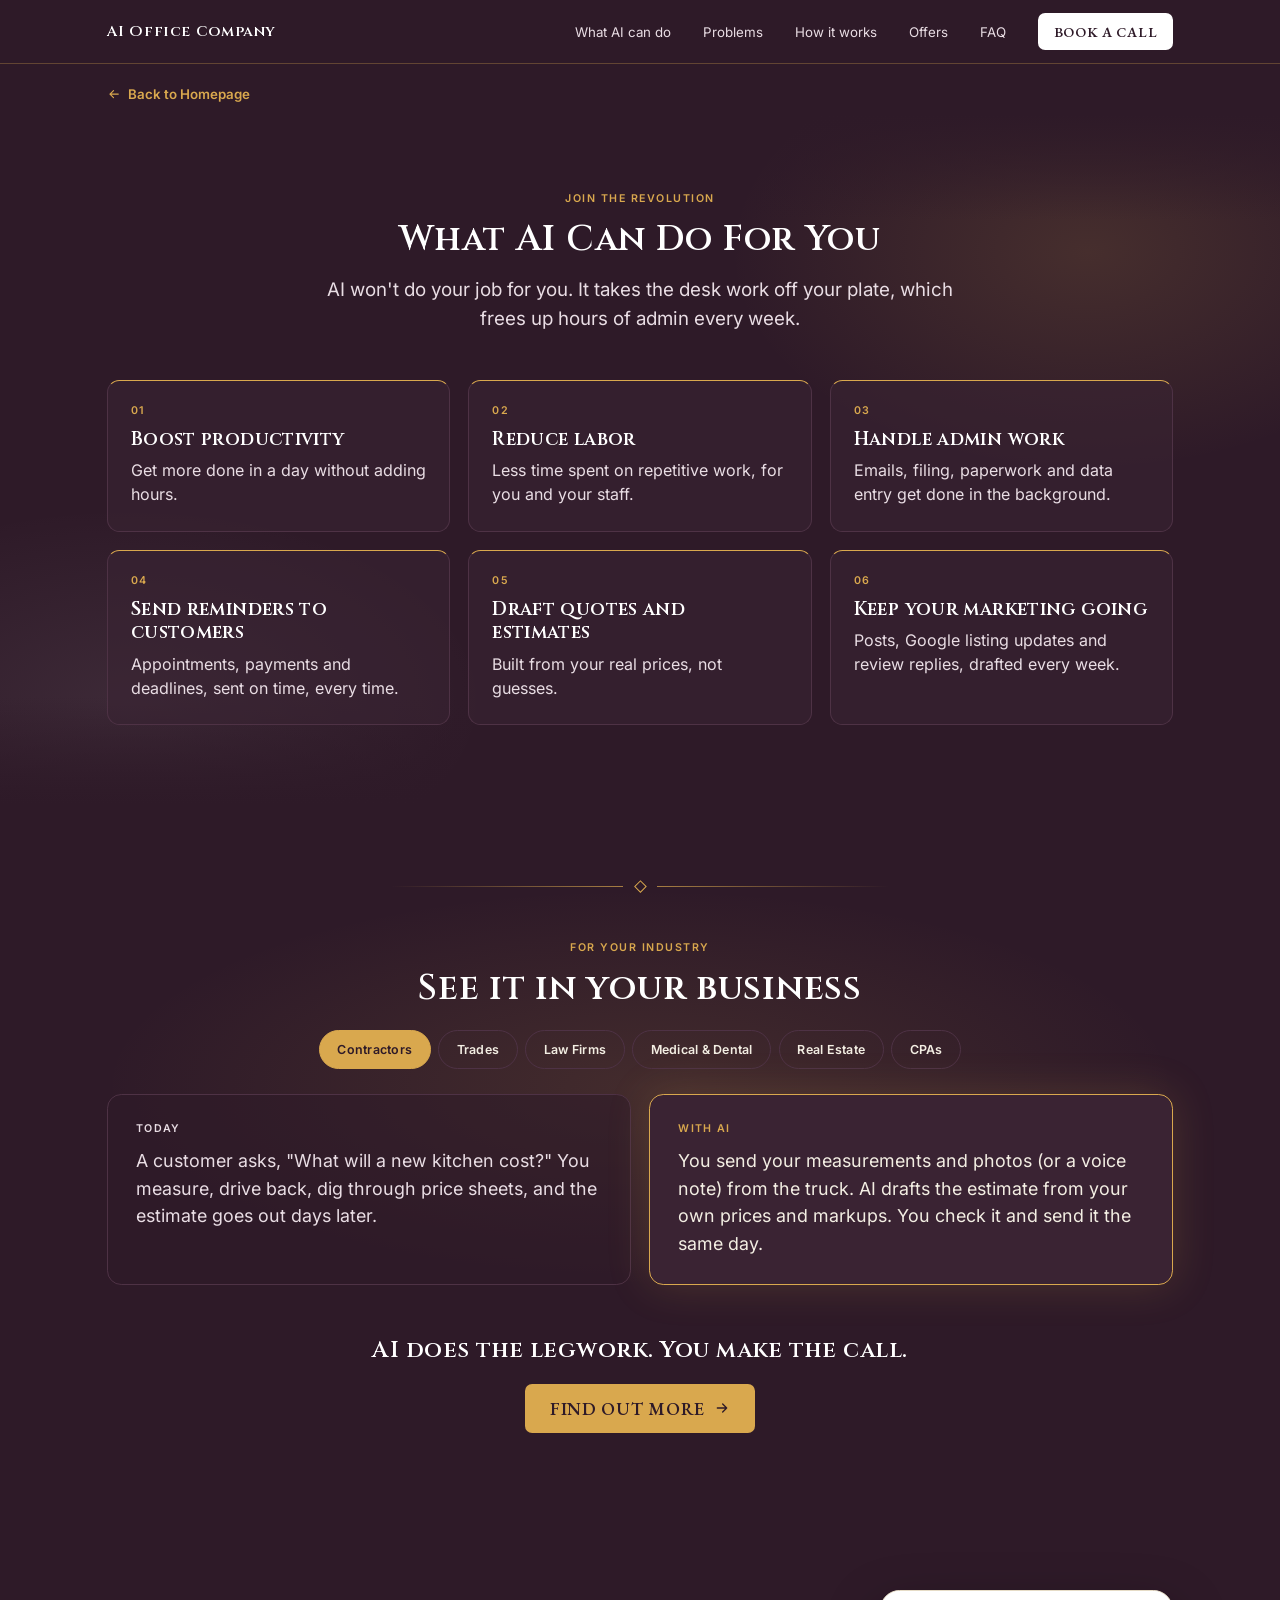
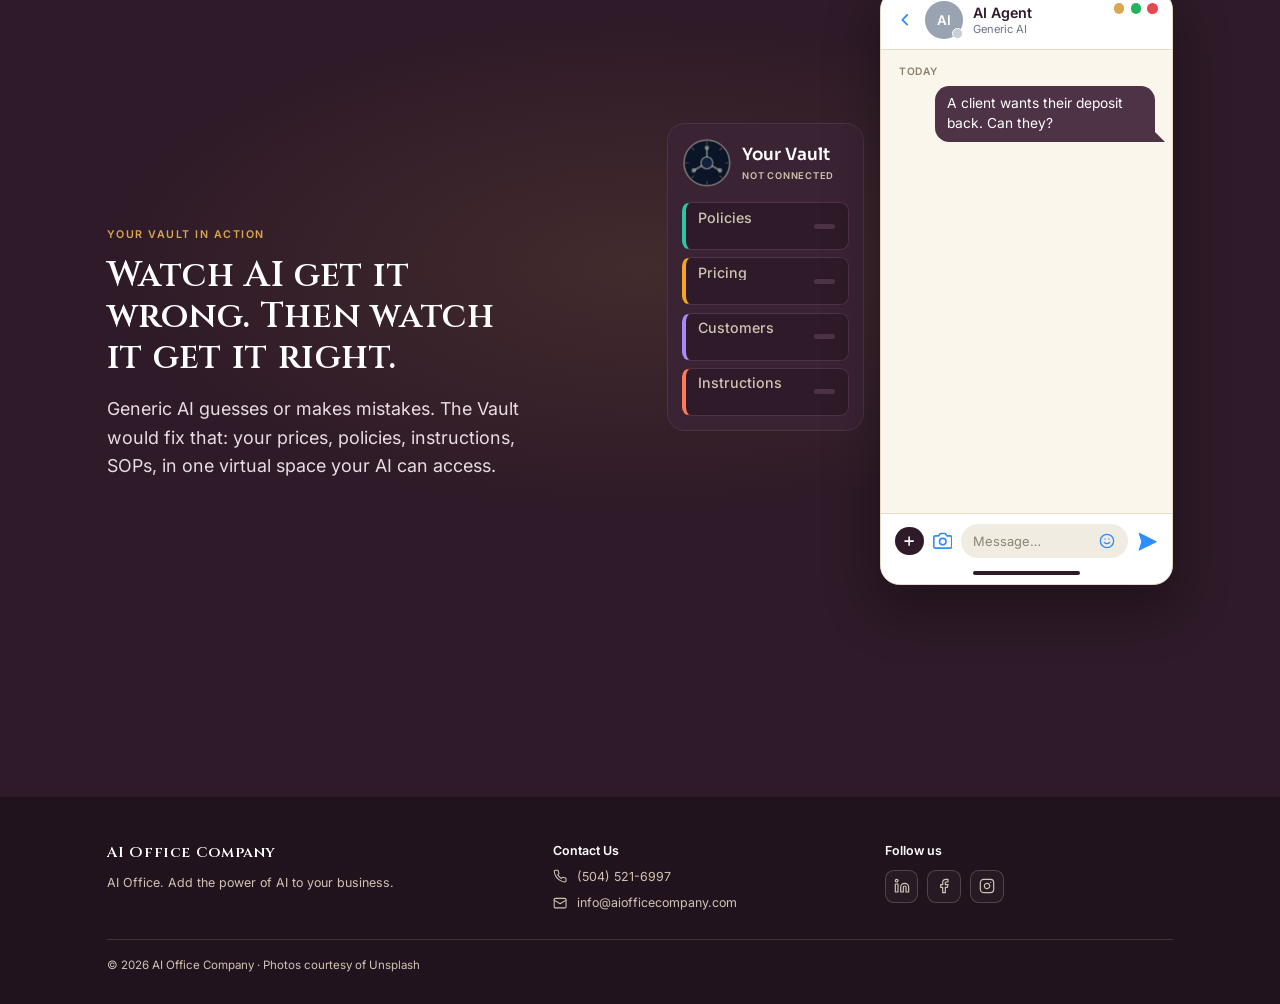
==== what-ai-can-do/index.html @ 5b23df17 "Split Case 1 / Case 2 into their own pages; CTA and type updates - New /what-ai-can-do/ page: benefi" ====
<!DOCTYPE html>
<html lang="en">
<head>
<meta charset="utf-8">
<meta name="viewport" content="width=device-width, initial-scale=1">
<meta name="google-site-verification" content="BXFeOpIIANb9r4f9pk23dGheMgLdwfYV752r-j9QCbo">
<!-- Google tag (gtag.js) -->
<script async src="https://www.googletagmanager.com/gtag/js?id=G-YNQ750PL7S"></script>
<script>
  window.dataLayer = window.dataLayer || [];
  function gtag(){dataLayer.push(arguments);}
  gtag('js', new Date());
  gtag('config', 'G-YNQ750PL7S');
</script>
<script>document.documentElement.classList.add('js');</script>

<title>What AI Can Do For You | AI Office Company</title>
<meta name="description" content="AI won't do your job for you. It takes the desk work off your plate: admin, reminders, quotes and marketing. See what it looks like in your industry.">
<meta name="robots" content="index,follow,max-image-preview:large">
<link rel="canonical" href="https://aiofficecompany.com/what-ai-can-do/">
<meta name="theme-color" content="#2E1A28">
<link rel="icon" href="/favicon.ico" sizes="any">
<link rel="icon" href="/favicon.svg" type="image/svg+xml">
<link rel="apple-touch-icon" href="/apple-touch-icon.png">

<meta property="og:type" content="website">
<meta property="og:site_name" content="AI Office Company">
<meta property="og:locale" content="en_US">
<meta property="og:url" content="https://aiofficecompany.com/what-ai-can-do/">
<meta property="og:title" content="What AI Can Do For You | AI Office Company">
<meta property="og:description" content="AI won't do your job for you. It takes the desk work off your plate: admin, reminders, quotes and marketing. See what it looks like in your industry.">
<meta property="og:image" content="https://aiofficecompany.com/assets/images/og-image.jpg">
<meta property="og:image:width" content="1200"><meta property="og:image:height" content="630">
<meta name="twitter:card" content="summary_large_image">

<link rel="preload" href="/assets/fonts/inter-latin.woff2" as="font" type="font/woff2" crossorigin>
<link rel="preload" href="/assets/fonts/cinzel-latin.woff2" as="font" type="font/woff2" crossorigin>
<link rel="preload" href="/assets/fonts/eb-garamond-latin.woff2" as="font" type="font/woff2" crossorigin>

<link rel="stylesheet" href="/assets/css/site.css">
</head>
<body class="sub">
<main>

<header class="page-top">
  <nav class="nav" aria-label="Main">
    <a class="brand" href="/">
      AI Office Company</a>
    <div class="nav-right">
      <div class="nav-links"><a href="/what-ai-can-do/">What AI can do</a><a href="/why-ai-isnt-working/">Problems</a><a href="/#how">How it works</a><a href="/#offers">Offers</a><a href="/#faq">FAQ</a></div>
      <a class="nav-book" href="https://docs.google.com/forms/d/e/1FAIpQLSelwxgPQoNHog9On9Gfm08sV-nHhhvpwXgxcnyUw-kU88Uh2g/viewform" target="_blank" rel="noopener">BOOK A CALL</a>
    </div>
  </nav>
<a class="back" href="/"><svg width="16" height="16" viewBox="0 0 24 24" fill="none" stroke="currentColor" stroke-width="2" stroke-linecap="round" stroke-linejoin="round" aria-hidden="true"><path d="M19 12H5M11 18l-6-6 6-6"/></svg>Back to Homepage</a>
</header>

<!-- ============================== WHAT AI CAN DO ============================== -->
<section class="sec ai" id="ai" data-sec="ai">
  <div class="layer ai-glow"></div>
  <div class="ai-head rv">
    <div class="eyebrow">Join the Revolution</div>
    <h1>What AI Can Do For You</h1>
    <p>AI won't do your job for you. It takes the desk work off your plate, which frees up hours of admin every week.</p>
  </div>
  <div class="ai-tiles">
    <div class="ai-tile rv" style="--d:0.15s"><div class="ai-n">01</div><h3>Boost productivity</h3><p>Get more done in a day without adding hours.</p></div>
    <div class="ai-tile rv" style="--d:0.22s"><div class="ai-n">02</div><h3>Reduce labor</h3><p>Less time spent on repetitive work, for you and your staff.</p></div>
    <div class="ai-tile rv" style="--d:0.29s"><div class="ai-n">03</div><h3>Handle admin work</h3><p>Emails, filing, paperwork and data entry get done in the background.</p></div>
    <div class="ai-tile rv" style="--d:0.36s"><div class="ai-n">04</div><h3>Send reminders to customers</h3><p>Appointments, payments and deadlines, sent on time, every time.</p></div>
    <div class="ai-tile rv" style="--d:0.43s"><div class="ai-n">05</div><h3>Draft quotes and estimates</h3><p>Built from your real prices, not guesses.</p></div>
    <div class="ai-tile rv" style="--d:0.50s"><div class="ai-n">06</div><h3>Keep your marketing going</h3><p>Posts, Google listing updates and review replies, drafted every week.</p></div>
  </div>
  <div class="edge edge-t"></div><div class="edge edge-b"></div>
</section>

<!-- ============================== SEE IT IN YOUR BUSINESS ============================== -->
<section class="sec see" id="see" data-sec="see">
  <div class="layer glow"></div>
  <div class="divider rv-o" aria-hidden="true"><i></i><b></b><i></i></div>
  <div class="ind">
    <div class="ind-head rv">
      <div class="eyebrow">For your industry</div>
      <h2 class="ind-h">See it in your business</h2>
    </div>
    <div class="ind-body rv" style="--d:.15s">
    <div class="ind-tabs" role="tablist" aria-label="Industries">
        <button type="button" class="ind-tab" role="tab" id="ind-t0" aria-controls="ind-p0" aria-selected="true">Contractors</button>
        <button type="button" class="ind-tab" role="tab" id="ind-t1" aria-controls="ind-p1" aria-selected="false" tabindex="-1">Trades</button>
        <button type="button" class="ind-tab" role="tab" id="ind-t2" aria-controls="ind-p2" aria-selected="false" tabindex="-1">Law Firms</button>
        <button type="button" class="ind-tab" role="tab" id="ind-t3" aria-controls="ind-p3" aria-selected="false" tabindex="-1">Medical &amp; Dental</button>
        <button type="button" class="ind-tab" role="tab" id="ind-t4" aria-controls="ind-p4" aria-selected="false" tabindex="-1">Real Estate</button>
        <button type="button" class="ind-tab" role="tab" id="ind-t5" aria-controls="ind-p5" aria-selected="false" tabindex="-1">CPAs</button>
    </div>
    <div class="ind-panels">
      <div class="ind-panel" role="tabpanel" id="ind-p0" aria-labelledby="ind-t0">
        <div class="ind-name">Contractors</div>
        <div class="ind-card ind-today"><div class="ind-k">Today</div><p>A customer asks, "What will a new kitchen cost?" You measure, drive back, dig through price sheets, and the estimate goes out days later.</p></div>
        <div class="ind-card ind-ai"><div class="ind-k">With AI</div><p>You send your measurements and photos (or a voice note) from the truck. AI drafts the estimate from your own prices and markups. You check it and send it the same day.</p></div>
      </div>
      <div class="ind-panel" role="tabpanel" id="ind-p1" aria-labelledby="ind-t1">
        <div class="ind-name">Trades</div>
        <div class="ind-card ind-today"><div class="ind-k">Today</div><p>A customer calls at 7 PM because their AC is out. It goes to voicemail, and they call the next company.</p></div>
        <div class="ind-card ind-ai"><div class="ind-k">With AI</div><p>AI drafts a reply with your real diagnostic fee and your next open service window. You approve it from your phone and it's sent.</p></div>
      </div>
      <div class="ind-panel" role="tabpanel" id="ind-p2" aria-labelledby="ind-t2">
        <div class="ind-name">Law Firms</div>
        <div class="ind-card ind-today"><div class="ind-k">Today</div><p>Medical records arrive by email across 20 cases. A paralegal downloads, renames and files each one, then chases whatever is missing.</p></div>
        <div class="ind-card ind-ai"><div class="ind-k">With AI</div><p>AI renames the records and files them in the right case folder, flags missing records, and drafts a status update to the client for attorney review.</p></div>
      </div>
      <div class="ind-panel" role="tabpanel" id="ind-p3" aria-labelledby="ind-t3">
        <div class="ind-name">Medical &amp; Dental</div>
        <div class="ind-card ind-today"><div class="ind-k">Today</div><p>The front desk spends the morning on confirmation calls and you still get no-shows.</p></div>
        <div class="ind-card ind-ai"><div class="ind-k">With AI</div><p>AI drafts a confirmation and reminder for every appointment and answers routine questions about insurance, hours and parking. Staff approve before anything goes out.</p></div>
      </div>
      <div class="ind-panel" role="tabpanel" id="ind-p4" aria-labelledby="ind-t4">
        <div class="ind-name">Real Estate</div>
        <div class="ind-card ind-today"><div class="ind-k">Today</div><p>Contingency and closing dates live in your head and a dozen PDFs.</p></div>
        <div class="ind-card ind-ai"><div class="ind-k">With AI</div><p>AI pulls the dates from each purchase agreement into calendar alerts and drafts weekly updates to buyers, sellers and lenders.</p></div>
      </div>
      <div class="ind-panel" role="tabpanel" id="ind-p5" aria-labelledby="ind-t5">
        <div class="ind-name">CPAs</div>
        <div class="ind-card ind-today"><div class="ind-k">Today</div><p>A client uploads half their documents, and you only find out when you start the return.</p></div>
        <div class="ind-card ind-ai"><div class="ind-k">With AI</div><p>AI checks every upload against your organizer and drafts a clear missing-documents list the same day.</p></div>
      </div>
    </div>
    </div>
  </div>
  <div class="ai-foot rv-o" style="--d:.3s">
    <p>AI does the legwork. You make the call.</p>
    <div class="ai-cta">
      <a class="btn" href="https://docs.google.com/forms/d/e/1FAIpQLSelwxgPQoNHog9On9Gfm08sV-nHhhvpwXgxcnyUw-kU88Uh2g/viewform" target="_blank" rel="noopener">FIND OUT MORE<svg width="18" height="18" viewBox="0 0 24 24" fill="none" stroke="currentColor" stroke-width="2" stroke-linecap="round" stroke-linejoin="round" aria-hidden="true"><path d="M5 12h14M13 6l6 6-6 6"/></svg></a>
    </div>
  </div>
  <div class="edge edge-b"></div>
</section>

<!-- ============================== VAULT DEMO ============================== -->
<section class="sec demo" id="vault" data-sec="demo">
  <div class="layer glow"></div>
  <div class="demo-grid">
    <div class="demo-copy rv">
      <div class="eyebrow">Your Vault in action</div>
      <h2>Watch AI get it wrong. Then watch it get it right.</h2>
      <p>Generic AI guesses or makes mistakes. The Vault would fix that: your prices, policies, instructions, SOPs, in one virtual space your AI can access.</p>
    </div>
    <!-- Demo: a generic AI gets it wrong, then works from the Vault. Decorative; the copy above carries the message. -->
    <div class="hero-anim q1 a1 t1 q2 t2 vault open chip" aria-hidden="true">
      <div class="vbox">
        <div class="vh">
          <svg class="dial" viewBox="0 0 72 72">
            <circle class="dial-ring" cx="36" cy="36" r="33" fill="#0A1628"/>
            <g class="dial-ticks" stroke-width="2" stroke-linecap="round"><path d="M36 9V5M55.1 16.9l2.8-2.8M63 36h4M55.1 55.1l2.8 2.8M36 63v4M16.9 55.1l-2.8 2.8M9 36H5M16.9 16.9l-2.8-2.8"/></g>
            <g class="dial-arms"><path class="dial-arm" d="M36 36V14M36 36L55 47M36 36L17 47" stroke-linecap="round"/><g class="dial-dots"><circle cx="36" cy="14" r="3.5"/><circle cx="55" cy="47" r="3.5"/><circle cx="17" cy="47" r="3.5"/></g></g>
            <circle class="dial-hub" cx="36" cy="36" r="8.5" fill="#112240"/>
          </svg>
          <div class="vh-txt"><div class="vh-title">Your Vault</div><div class="vh-status"><span class="vs-off">Not connected</span><span class="vs-on">Connected</span></div></div>
        </div>
        <div class="drawers">
          <div class="drawer is-sel"><span class="dr-label">Policies</span><span class="dr-file">Policies.md</span><i class="dr-handle"></i></div>
          <div class="drawer"><span class="dr-label">Pricing</span><span class="dr-file">Rates 2026.md</span><i class="dr-handle"></i></div>
          <div class="drawer"><span class="dr-label">Customers</span><span class="dr-file">Contacts.md</span><i class="dr-handle"></i></div>
          <div class="drawer"><span class="dr-label">Instructions</span><span class="dr-file">Email rules.md</span><i class="dr-handle"></i></div>
        </div>
      </div>

      <div class="chat">
        <div class="chat-head">
          <svg class="ch-back" viewBox="0 0 24 24" fill="none" stroke="#2D8EFF" stroke-width="2.2" stroke-linecap="round" stroke-linejoin="round"><path d="M15 18l-6-6 6-6"/></svg>
          <div class="av">AI<i></i></div>
          <div class="ch-txt"><div class="ch-name">AI Agent</div><div class="ch-status"><span class="cs-off">Generic AI</span><span class="cs-on">Working from your Vault</span></div></div>
          <div class="lights"><i></i><i></i><i></i></div>
        </div>
        <div class="chat-body">
          <div class="story is-on">
            <div class="m m-d1 day">Today</div>
            <div class="m m-q1 bq">A client wants their deposit back. Can they?</div>
            <div class="m m-a1 ba-row"><div class="ba"><span class="st">Yes, deposits are always refundable.</span></div><div class="tag">You'd refund $500 you don't owe</div></div>
            <div class="m m-q2 bq">They paid 12 days ago. Draft my reply.</div>
            <div class="m m-a2 ba-row"><div class="ba"><span class="st">Done: ‘Your full refund is on its way.’</span></div><div class="tag">Promised money you don't owe</div></div>
            <div class="m m-fix bf"><div class="bf-t">Deposits are non-refundable after 7 days. Reply drafted with your policy attached.</div><div class="bf-s">Source: Vault › Policies.md</div></div>
          </div>
          <div class="story">
            <div class="m m-d1 day">Today</div>
            <div class="m m-q1 bq">Quote the Hale kitchen job.</div>
            <div class="m m-a1 ba-row"><div class="ba"><span class="st">About $1,200 should cover it.</span></div><div class="tag">Underquoted by $600</div></div>
            <div class="m m-q2 bq">It's only a half-day job. Can we go lower?</div>
            <div class="m m-a2 ba-row"><div class="ba"><span class="st">Sure, $900 works for a half day.</span></div><div class="tag">Below your job minimum</div></div>
            <div class="m m-fix bf"><div class="bf-t">Drafted at $1,800, using your 2026 rate sheet and job minimums.</div><div class="bf-s">Source: Vault › Pricing › Rates 2026.md</div></div>
            <div class="m m-chip chipx">Ready for your approval</div>
          </div>
          <div class="story">
            <div class="m m-d1 day">Today</div>
            <div class="m m-q1 bq">Send Smith Co. their invoice reminder.</div>
            <div class="m m-a1 ba-row"><div class="ba"><span class="st">Sent to Smyth &amp; Sons.</span></div><div class="tag">Wrong customer</div></div>
            <div class="m m-q2 bq">Send the reply to Mav Trucks now.</div>
            <div class="m m-a2 ba-row"><div class="ba"><span class="st">Sent the draft to the client.</span></div><div class="tag">Sends past operating hours</div></div>
            <div class="m m-fix bf"><div class="bf-t">Drafted to the right contacts on file. The Mav Trucks reply goes out at 8:00 AM, inside your business hours.</div><div class="bf-s">Source: Vault › Customers › Contacts.md</div></div>
            <div class="m m-chip chipx">Ready for your approval</div>
          </div>
          <div class="story">
            <div class="m m-d1 day">Today</div>
            <div class="m m-q1 bq">Reply to the new inquiry from Dana.</div>
            <div class="m m-a1 ba-row"><div class="ba"><span class="st">Hey Dana, sure thing, we can start tomorrow.</span></div><div class="tag">Ignored your instructions</div></div>
            <div class="m m-d2 day">Next day</div>
            <div class="m m-q2 bq">Write a follow-up on the Hale quote.</div>
            <div class="m m-a2 ba-row"><div class="ba"><span class="st">Hi there, just checking in. Any thoughts? Cheers</span></div><div class="tag">Same mistake, again</div></div>
            <div class="m m-fix bf"><div class="bf-t">Formal replies drafted and signed with your name. No start date promised before a call.</div><div class="bf-s">Source: Vault › Instructions › Email rules.md</div></div>
            <div class="m m-chip chipx">Ready for your approval</div>
          </div>
        </div>
        <div class="composer">
          <span class="cp-plus"><svg viewBox="0 0 24 24" fill="none" stroke="#FFFFFF" stroke-width="2.6" stroke-linecap="round"><path d="M12 5v14M5 12h14"/></svg></span>
          <svg class="cp-cam" viewBox="0 0 24 24" fill="none" stroke="#2D8EFF" stroke-width="2" stroke-linecap="round" stroke-linejoin="round"><path d="M23 19a2 2 0 0 1-2 2H3a2 2 0 0 1-2-2V8a2 2 0 0 1 2-2h4l2-3h6l2 3h4a2 2 0 0 1 2 2z"/><circle cx="12" cy="13" r="4"/></svg>
          <span class="cp-input"><span>Message…</span><svg viewBox="0 0 24 24" fill="none" stroke="#2D8EFF" stroke-width="2" stroke-linecap="round" stroke-linejoin="round"><circle cx="12" cy="12" r="10"/><path d="M8 14s1.5 2 4 2 4-2 4-2M9 9h.01M15 9h.01"/></svg></span>
          <svg class="cp-send" viewBox="0 0 24 24" fill="#2D8EFF"><path d="M2.5 21.5l19-9.5-19-9.5 3 9.5-3 9.5zm3-9.5h8" stroke="#2D8EFF" stroke-width="1.2" stroke-linejoin="round"/></svg>
        </div>
        <div class="home"><i></i></div>
      </div>
    </div>

  </div>
  <div class="edge edge-t"></div><div class="edge edge-b"></div>
</section>

<!-- ============================== FOOTER ============================== -->
<footer class="footer" id="contact">
  <div class="footer-grid">
    <div>
      <div class="brand footer-brand">AI Office Company</div>
      <p class="footer-tag">AI Office. Add the power of AI to your business.</p>
    </div>
    <div>
      <p class="footer-h">Contact Us</p>
      <a class="ft-link" href="tel:+15045216997"><svg width="16" height="16" viewBox="0 0 24 24" fill="none" stroke="currentColor" stroke-width="1.8" stroke-linecap="round" stroke-linejoin="round" aria-hidden="true"><path d="M22 16.92v3a2 2 0 0 1-2.18 2 19.8 19.8 0 0 1-8.63-3.07 19.5 19.5 0 0 1-6-6A19.8 19.8 0 0 1 2.12 4.18 2 2 0 0 1 4.11 2h3a2 2 0 0 1 2 1.72c.13.96.36 1.9.7 2.81a2 2 0 0 1-.45 2.11L8.09 9.91a16 16 0 0 0 6 6l1.27-1.27a2 2 0 0 1 2.11-.45c.91.34 1.85.57 2.81.7A2 2 0 0 1 22 16.92z"/></svg>(504) 521-6997</a>
      <a class="ft-link" href="mailto:info@aiofficecompany.com"><svg width="16" height="16" viewBox="0 0 24 24" fill="none" stroke="currentColor" stroke-width="1.8" stroke-linecap="round" stroke-linejoin="round" aria-hidden="true"><rect x="2" y="4" width="20" height="16" rx="2"/><path d="m22 7-10 6L2 7"/></svg>info@aiofficecompany.com</a>
    </div>
    <div>
      <p class="footer-h">Follow us</p>
      <div class="ft-socials">
        <a class="ft-social" href="https://www.linkedin.com/company/aiofficecompany/" target="_blank" rel="noopener" aria-label="AI Office Company on LinkedIn"><svg width="18" height="18" viewBox="0 0 24 24" fill="none" stroke="currentColor" stroke-width="1.8" stroke-linecap="round" stroke-linejoin="round" aria-hidden="true"><path d="M16 8a6 6 0 0 1 6 6v7h-4v-7a2 2 0 0 0-4 0v7h-4v-7a6 6 0 0 1 6-6z"/><rect x="2" y="9" width="4" height="12"/><circle cx="4" cy="4" r="2"/></svg></a>
        <a class="ft-social" href="https://www.facebook.com/aiofficecompany" target="_blank" rel="noopener" aria-label="AI Office Company on Facebook"><svg width="18" height="18" viewBox="0 0 24 24" fill="none" stroke="currentColor" stroke-width="1.8" stroke-linecap="round" stroke-linejoin="round" aria-hidden="true"><path d="M18 2h-3a5 5 0 0 0-5 5v3H7v4h3v8h4v-8h3l1-4h-4V7a1 1 0 0 1 1-1h3z"/></svg></a>
        <a class="ft-social" href="https://www.instagram.com/aiofficecompany" target="_blank" rel="noopener" aria-label="AI Office Company on Instagram"><svg width="18" height="18" viewBox="0 0 24 24" fill="none" stroke="currentColor" stroke-width="1.8" stroke-linecap="round" stroke-linejoin="round" aria-hidden="true"><rect x="2" y="2" width="20" height="20" rx="5"/><path d="M16 11.37A4 4 0 1 1 12.63 8 4 4 0 0 1 16 11.37z"/><path d="M17.5 6.5h.01"/></svg></a>
      </div>
    </div>
  </div>
  <div class="footer-bottom">© 2026 AI Office Company · Photos courtesy of Unsplash</div>
</footer>

</main>
<script src="/assets/js/site.js"></script>
</body>
</html>
---- assets/css/site.css ----
/* AI Office Company homepage.
 * One responsive layout: phone styles first, the desktop design from 1024px up.
 * Between 1024px and 1440px site.js scales the 1440px desktop design to fit (CSS zoom).
 * Animated states only apply under html.js, so without JavaScript every element shows
 * in its final state.
 * Colour: Imperial palette (muted plum, antique gold, cream) plus three status colours, all as
 * tokens below. The --navy* token names are kept from v3 but now hold the plum shades.
 * Gold (--gold) is the main accent. Blue (--blue) survives only in the Vault diagram and the
 * Vault Setup package. Four accent hues (teal, amber, violet, coral) colour the hero demo
 * and the Vault tiles. The --chat-* tokens make the hero mock-up read as a phone chat.
 * Type: Cinzel headings, Inter body, EB Garamond for the hero case cards and FAQ questions.
 */

/* ---------- fonts (self-hosted, Latin subsets, variable weight) ---------- */
@font-face{font-family:'Inter';font-style:normal;font-weight:400 600;font-display:swap;src:url("../fonts/inter-latin-ext.woff2") format('woff2');unicode-range:U+0100-02BA,U+02BD-02C5,U+02C7-02CC,U+02CE-02D7,U+02DD-02FF,U+0304,U+0308,U+0329,U+1D00-1DBF,U+1E00-1E9F,U+1EF2-1EFF,U+2020,U+20A0-20AB,U+20AD-20C4,U+2113,U+2C60-2C7F,U+A720-A7FF}
@font-face{font-family:'Inter';font-style:normal;font-weight:400 600;font-display:swap;src:url("../fonts/inter-latin.woff2") format('woff2');unicode-range:U+0000-00FF,U+0131,U+0152-0153,U+02BB-02BC,U+02C6,U+02DA,U+02DC,U+0304,U+0308,U+0329,U+2000-206F,U+20AC,U+2122,U+2191,U+2193,U+2212,U+2215,U+FEFF,U+FFFD}
@font-face{font-family:'Sora';font-style:normal;font-weight:400 600;font-display:swap;src:url("../fonts/sora-latin-ext.woff2") format('woff2');unicode-range:U+0100-02BA,U+02BD-02C5,U+02C7-02CC,U+02CE-02D7,U+02DD-02FF,U+0304,U+0308,U+0329,U+1D00-1DBF,U+1E00-1E9F,U+1EF2-1EFF,U+2020,U+20A0-20AB,U+20AD-20C4,U+2113,U+2C60-2C7F,U+A720-A7FF}
@font-face{font-family:'Sora';font-style:normal;font-weight:400 600;font-display:swap;src:url("../fonts/sora-latin.woff2") format('woff2');unicode-range:U+0000-00FF,U+0131,U+0152-0153,U+02BB-02BC,U+02C6,U+02DA,U+02DC,U+0304,U+0308,U+0329,U+2000-206F,U+20AC,U+2122,U+2191,U+2193,U+2212,U+2215,U+FEFF,U+FFFD}
@font-face{font-family:'Cinzel';font-style:normal;font-weight:400 700;font-display:swap;src:url("../fonts/cinzel-latin-ext.woff2") format('woff2');unicode-range:U+0100-02BA,U+02BD-02C5,U+02C7-02CC,U+02CE-02D7,U+02DD-02FF,U+0304,U+0308,U+0329,U+1D00-1DBF,U+1E00-1E9F,U+1EF2-1EFF,U+2020,U+20A0-20AB,U+20AD-20C4,U+2113,U+2C60-2C7F,U+A720-A7FF}
@font-face{font-family:'Cinzel';font-style:normal;font-weight:400 700;font-display:swap;src:url("../fonts/cinzel-latin.woff2") format('woff2');unicode-range:U+0000-00FF,U+0131,U+0152-0153,U+02BB-02BC,U+02C6,U+02DA,U+02DC,U+0304,U+0308,U+0329,U+2000-206F,U+20AC,U+2122,U+2191,U+2193,U+2212,U+2215,U+FEFF,U+FFFD}
@font-face{font-family:'EB Garamond';font-style:normal;font-weight:400 600;font-display:swap;src:url("../fonts/eb-garamond-latin-ext.woff2") format('woff2');unicode-range:U+0100-02BA,U+02BD-02C5,U+02C7-02CC,U+02CE-02D7,U+02DD-02FF,U+0304,U+0308,U+0329,U+1D00-1DBF,U+1E00-1E9F,U+1EF2-1EFF,U+2020,U+20A0-20AB,U+20AD-20C4,U+2113,U+2C60-2C7F,U+A720-A7FF}
@font-face{font-family:'EB Garamond';font-style:normal;font-weight:400 600;font-display:swap;src:url("../fonts/eb-garamond-latin.woff2") format('woff2');unicode-range:U+0000-00FF,U+0131,U+0152-0153,U+02BB-02BC,U+02C6,U+02DA,U+02DC,U+0304,U+0308,U+0329,U+2000-206F,U+20AC,U+2122,U+2191,U+2193,U+2212,U+2215,U+FEFF,U+FFFD}
@font-face{font-family:'JetBrains Mono';font-style:normal;font-weight:400 500;font-display:swap;src:url("../fonts/jetbrains-mono-latin.woff2") format('woff2');unicode-range:U+0000-00FF,U+0131,U+0152-0153,U+02BB-02BC,U+02C6,U+02DA,U+02DC,U+0304,U+0308,U+0329,U+2000-206F,U+20AC,U+2122,U+2191,U+2193,U+2212,U+2215,U+FEFF,U+FFFD}

/* ---------- design tokens ---------- */
:root{
  /* muted plum: base, raised surface, hairline */
  --navy:#2E1A28;--navy-deep:#3A2333;--navy-mid:#4E3245;
  --white:#FFFFFF;--ice:#F3EEE3;--slate:#CFC5B2;--blush:#E9DDE4;
  --sky:#D9A84E;--blue:#2D8EFF;--gold:#D9A84E;--gold-deep:#B07F2E;
  --err:#E5484D;--ok:#22B35E;--ok-rgb:34,179,94;
  --body:rgba(243,238,227,.86);
  --font-head:'Cinzel',serif;--font-body:'Inter',sans-serif;--font-serif:'EB Garamond',serif;--font-mono:'JetBrains Mono',ui-monospace,monospace;
  /* hero chat mock-up: Apple's San Francisco (iMessage) where installed; Inter, its closest open match, elsewhere.
     SF can't be embedded on a website (Apple licence), so it only appears on Apple devices. */
  --font-chat:-apple-system,BlinkMacSystemFont,'SF Pro Text','SF Pro',Inter,sans-serif;
  /* channel values for translucent versions of the tokens above */
  --navy-rgb:46,26,40;--navy-deep-rgb:58,35,51;--navy-mid-rgb:78,50,69;--white-rgb:255,255,255;
  --slate-rgb:207,197,178;--blue-rgb:45,142,255;--gold-rgb:217,168,78;--err-rgb:229,72,77;
  /* accent hues for the hero demo, the Vault tiles and the steps: bright, dark (text on cream), rgb */
  --teal:#2EC4A6;--teal-dark:#0B7F69;--teal-rgb:46,196,166;
  --amber:#F5A524;--amber-dark:#9A5B00;--amber-rgb:245,165,36;
  --violet:#A78BFA;--violet-dark:#5B3FC4;--violet-rgb:167,139,250;
  --coral:#FF7A59;--coral-dark:#B83C20;--coral-rgb:255,122,89;
  /* hero chat mock-up (light phone UI) */
  --chat-bg:#FBF6EC;--chat-line:#E6DCC6;--chat-field:#F1ECE1;--chat-hint:#8A8578;--chat-day:#8A7F68;
  --chat-meta:#6B7486;--chat-struck:#8A93A3;--chat-avatar:#9AA3B2;--chat-away:#C9CED6;
  --ease:cubic-bezier(.22,1,.36,1)
}

/* ---------- base ---------- */
*{box-sizing:border-box}
html{-webkit-text-size-adjust:100%}
body{margin:0;background:var(--navy);color:var(--white);font-family:var(--font-body);overflow-x:hidden}
a{color:var(--sky);text-decoration:none}
a:hover{color:var(--white)}
h1,h2,h3,h4,p,ul,ol{margin:0}
ul,ol{padding:0;list-style:none}
button{font:inherit}
main{display:flex;flex-direction:column;background:var(--navy)}
@keyframes msgIn{from{opacity:0;transform:translateY(10px) scale(.98)}to{opacity:1;transform:none}}

.btn{display:flex;align-items:center;justify-content:center;gap:10px;height:54px;padding:0 28px;border-radius:8px;background:var(--gold);color:var(--navy);font-family:var(--font-serif);font-weight:600;font-size:20px;letter-spacing:.04em;transition:background .2s ease,color .2s ease}
.btn:hover{background:var(--ice);color:var(--navy)}
.eyebrow{font-family:var(--font-body);font-size:12px;font-weight:600;letter-spacing:.14em;text-transform:uppercase;color:var(--gold)}

.sec{position:relative;isolation:isolate;overflow:hidden;background:var(--navy);color:var(--white);padding:48px 20px}
.sec h1,.sec h2{font-family:var(--font-head);font-weight:600;font-size:27px;line-height:1.15;letter-spacing:.02em;color:var(--white)}
.layer{position:absolute;inset:0;pointer-events:none;z-index:-1}
.photo{position:absolute;left:0;right:0;top:0;bottom:0;z-index:-2;pointer-events:none}
.photo picture,.photo img{display:block;width:100%;height:100%}
.photo img{object-fit:cover}
.edge{position:absolute;left:0;right:0;height:72px;pointer-events:none;z-index:-1}
.edge-t{top:0;background:linear-gradient(180deg,var(--navy),rgba(var(--navy-rgb),0))}
.edge-b{bottom:0;background:linear-gradient(0deg,var(--navy),rgba(var(--navy-rgb),0))}
/* the single background glow a section may have */
.glow{background:radial-gradient(ellipse 60% 40% at 50% 40%,rgba(var(--gold-rgb),.12),transparent 70%)}

/* scroll reveal: sections get .is-seen from site.js */
.js .rv{opacity:0;transform:translateY(16px);transition:opacity .6s ease var(--d,0s),transform .6s ease var(--d,0s)}
.js .rv-o{opacity:0;transition:opacity .6s ease var(--d,0s)}
.js .is-seen .rv,.js .is-seen .rv-o{opacity:1;transform:none}

/* ================================ HERO ================================ */
.hero{position:relative;overflow:hidden;background:var(--navy);color:var(--white);padding-bottom:48px}
.hero-photo{position:absolute;left:0;right:0;top:-10%;height:120%;will-change:transform}
.hero-photo picture{display:block;width:100%;height:100%}
/* the phone hero is very tall: the photo covers its top so the skyline sits behind the copy */
.hero-photo img{display:block;width:100%;height:52%;object-fit:cover;object-position:22% 50%}
.hero-scrim{position:absolute;inset:0;pointer-events:none;background:linear-gradient(180deg,rgba(var(--navy-rgb),.72) 0%,rgba(var(--navy-rgb),.8) 40%,rgba(var(--navy-rgb),.45) 70%,rgba(var(--navy-rgb),.55) 100%)}
.hero-fade2{display:none}
.hero-fade{position:absolute;left:0;right:0;bottom:0;height:110px;pointer-events:none;background:linear-gradient(0deg,var(--navy),rgba(var(--navy-rgb),0))}

.nav{position:relative;z-index:2;height:64px;padding:0 20px;display:flex;align-items:center;justify-content:space-between}
.brand{display:flex;align-items:center;font-family:var(--font-head);font-weight:600;font-size:14px;letter-spacing:.04em;color:var(--white)}
.brand:hover{color:var(--white)}
.nav-right{display:flex;align-items:center;gap:6px}
.nav-links{display:none}
.nav-book{background:var(--white);color:var(--navy);padding:0 10px;height:44px;display:flex;align-items:center;white-space:nowrap;border-radius:8px;font-family:var(--font-serif);font-weight:600;font-size:14px;letter-spacing:.05em}
.nav-book:hover{color:var(--navy);background:var(--gold)}

.hero-grid{position:relative;z-index:1;padding:32px 20px 0;display:grid;grid-template-areas:"copy" "cta" "anim"}
.hero-copy{grid-area:copy}
.hero-anim{grid-area:anim;margin-top:32px}
.hero-cta{grid-area:cta;margin-top:24px}
.hero-eyebrow{margin-bottom:14px}
.hero h1{font-family:var(--font-head);font-weight:700;font-size:30px;line-height:1.18;letter-spacing:.01em;color:var(--white);text-shadow:0 2px 18px rgba(var(--navy-rgb),.7);text-wrap:balance}
/* "AI Revolution": plum text on a slanted gold highlighter */
.rev{white-space:nowrap;color:var(--navy);text-shadow:none;padding:0 .28em;margin:0 -.1em;border-radius:.18em;
  background:linear-gradient(102deg,transparent .22em,var(--gold) .22em,var(--gold) calc(100% - .22em),transparent calc(100% - .22em))}
.hero-tag{font-family:var(--font-head);font-weight:700;font-size:21px;line-height:1.3;letter-spacing:.03em;color:var(--gold);text-shadow:0 2px 18px rgba(var(--navy-rgb),.7);margin-top:12px}
/* the two case cards: Case 1 jumps to the closing section, Case 2 to Why */
.cases-q{margin-top:22px;font-family:var(--font-serif);font-style:italic;font-size:20px;line-height:1.3;color:var(--ice)}
.cases{display:grid;grid-template-columns:1fr;gap:12px;margin-top:12px}
.case{display:flex;flex-direction:column;gap:8px;padding:16px 18px;border-radius:14px;border:1px solid rgba(var(--slate-rgb),.25);background:rgba(var(--navy-rgb),.85);color:var(--ice);transition:border-color .2s ease,transform .2s ease}
.case:hover{color:var(--ice);border-color:rgba(var(--gold-rgb),.75);transform:translateY(-2px)}
.case-t{font-family:var(--font-serif);font-size:20px;line-height:1.35;font-weight:600}
.case-go{margin-top:auto;padding-top:4px;display:inline-flex;align-items:center;gap:8px;font-family:var(--font-serif);font-size:17px;font-weight:600;letter-spacing:.03em;color:var(--gold)}
.case-go svg{transition:transform .2s ease}
.case:hover .case-go svg{transform:translateX(4px)}
.sig{display:flex;align-items:flex-start;gap:10px;margin-top:18px;font-size:13.5px;line-height:1.5}
.sig::before{content:"";flex:none;width:22px;height:2px;background:var(--gold-deep);margin-top:10px}
.sig-name{font-weight:500;color:var(--gold)}
.sig-detail{color:var(--blush);text-shadow:0 1px 10px rgba(var(--navy-rgb),.75)}

/* reduced motion: every remaining animation and transition (reveals, chat pop-ins, task rows,
   comparison rows, step bar) jumps straight to its end state */
@media (prefers-reduced-motion:reduce){
  *,*::before,*::after{animation-duration:.01ms!important;animation-delay:0s!important;animation-iteration-count:1!important;transition-duration:.01ms!important;transition-delay:0s!important}
}

/* ----- hero demo: vault + chat. State classes on .hero-anim: q1 a1 t1 q2 t2 vault open chip ----- */
.hero-anim{--acc:var(--teal);--accd:var(--teal-dark);--accr:var(--teal-rgb);--vb:var(--navy-mid);--vg:0 0 0 rgba(var(--accr),0);--dial:rgba(var(--slate-rgb),.45)}
.hero-anim.vault{--vb:rgba(var(--accr),.7);--vg:0 0 56px rgba(var(--accr),.32);--dial:var(--acc)}
.vbox{border-radius:18px 18px 0 0;border:1px solid var(--vb);border-bottom:0;background:var(--navy-deep);padding:12px 12px 10px;box-shadow:var(--vg);transition:border-color .4s var(--ease),box-shadow .53s var(--ease)}
.vh{display:flex;align-items:center;gap:8px}
.dial{width:24px;height:24px;flex:none}
.dial-ring{stroke:var(--dial);stroke-width:5;transition:stroke .4s var(--ease)}
.dial-ticks,.dial-dots{display:none}
.dial-ticks{stroke:var(--navy-mid)}
.dial-dots{fill:var(--dial)}
.dial-arms{transform-origin:36px 36px;transition:transform .75s cubic-bezier(.65,0,.35,1)}
.vault .dial-arms{transform:rotate(240deg)}
.dial-arm{stroke:var(--dial);stroke-width:6;fill:none}
.dial-hub{stroke:var(--dial);stroke-width:5}
.vh-txt{flex:1;display:flex;align-items:center;justify-content:space-between;gap:8px}
/* the hero demo keeps its original fonts (Sora title, chat font, mono file names) */
.vh-title{font-family:'Sora',sans-serif;font-weight:600;font-size:15px}
.vh-status{display:grid;font-size:10.5px;font-weight:600;letter-spacing:.08em;text-transform:uppercase;text-align:right}
.vh-status span{grid-area:1/1;transition:opacity .27s var(--ease)}
.vs-off{color:var(--slate)}
.vs-on{color:var(--acc);opacity:0}
.vault .vs-off{opacity:0}
.vault .vs-on{opacity:1}

/* each drawer has its own accent */
.drawers{display:grid;grid-template-columns:repeat(4,minmax(0,1fr));gap:6px;margin-top:10px;padding-bottom:36px}
.drawer{--a:var(--teal);--ar:var(--teal-rgb);--bd:var(--navy-mid);--bg:var(--navy);--col:var(--slate);position:relative;height:36px;border-radius:8px;border:1px solid var(--bd);border-top:3px solid var(--a);background:var(--bg);padding:0 3px;display:flex;align-items:center;justify-content:center;transition:transform .33s var(--ease),background .27s var(--ease),border-color .27s var(--ease)}
.drawer:nth-child(2){--a:var(--amber);--ar:var(--amber-rgb)}
.drawer:nth-child(3){--a:var(--violet);--ar:var(--violet-rgb)}
.drawer:nth-child(4){--a:var(--coral);--ar:var(--coral-rgb)}
.dr-label{font-size:11px;font-weight:600;color:var(--col);white-space:nowrap;overflow:hidden;max-width:100%}
.dr-file{position:absolute;top:calc(100% + 10px);left:0;white-space:nowrap;padding:3px 8px;border-radius:6px;background:rgba(var(--ar),.2);font-family:var(--font-mono);font-size:12px;font-weight:500;color:var(--a);opacity:0;transition:opacity .3s var(--ease);pointer-events:none}
.dr-file::before{content:"";position:absolute;top:-4px;left:14px;border-left:4px solid transparent;border-right:4px solid transparent;border-bottom:4px solid rgba(var(--ar),.2)}
.drawer:nth-child(2) .dr-file,.drawer:nth-child(3) .dr-file{left:50%;transform:translateX(-50%)}
.drawer:nth-child(2) .dr-file::before,.drawer:nth-child(3) .dr-file::before{left:calc(50% - 4px)}
.drawer:nth-child(4) .dr-file{left:auto;right:0}
.drawer:nth-child(4) .dr-file::before{left:auto;right:14px}
.dr-handle{display:none}
.open .drawer.is-sel{--bd:var(--a);--bg:rgba(var(--ar),.16);--col:var(--white);transform:translateY(-4px)}
.open .drawer.is-sel .dr-file{opacity:1}

.chat{border-radius:0 0 22px 22px;border:1px solid var(--chat-line);background:var(--chat-bg);color:var(--navy);font-family:var(--font-chat);display:flex;flex-direction:column;overflow:hidden}
.chat-head{display:flex;align-items:center;gap:10px;padding:10px 12px;background:var(--white);border-bottom:1px solid var(--chat-line)}
.ch-back{width:20px;height:20px;flex:none}
.av{position:relative;flex:none;width:38px;height:38px;border-radius:50%;background:var(--chat-avatar);color:var(--white);display:flex;align-items:center;justify-content:center;font-family:var(--font-chat);font-weight:600;font-size:14px;transition:background .33s var(--ease)}
.av i{position:absolute;right:0;bottom:0;width:11px;height:11px;border-radius:50%;border:2px solid var(--white);background:var(--chat-away);transition:background .33s var(--ease)}
.vault .av{background:var(--accd)}
.vault .av i{background:var(--ok)}
.ch-txt{flex:1;min-width:0}
.ch-name{font-weight:600;font-size:15px;line-height:1.2}
.ch-status{display:grid;font-size:12px;line-height:1.3;margin-top:1px}
.ch-status span{grid-area:1/1;white-space:nowrap;transition:opacity .27s var(--ease)}
.cs-off{color:var(--chat-meta)}
.cs-on{color:var(--accd);font-weight:500;opacity:0}
.vault .cs-off{opacity:0}
.vault .cs-on{opacity:1}
.lights{flex:none;display:flex;align-items:center;gap:7px;align-self:flex-start;margin-top:2px}
.lights i{width:11px;height:11px;border-radius:50%}
.lights i:nth-child(1){background:var(--gold)}
.lights i:nth-child(2){background:var(--ok)}
.lights i:nth-child(3){background:var(--err)}

.chat-body{height:380px;overflow:hidden;display:flex;flex-direction:column;justify-content:flex-end;padding:0 14px 14px}
.story{display:none;flex:none;flex-direction:column;gap:9px}
.story.is-on{display:flex}
.day{font-size:11px;font-weight:600;letter-spacing:.08em;text-transform:uppercase;color:var(--chat-day)}
.m-d2{display:none}
.bq{align-self:flex-end;max-width:88%;padding:10px 13px;position:relative;border-radius:16px 16px 0 16px;background:var(--navy-mid);color:var(--white);font-size:15px;line-height:1.4}
.bq::after{content:"";position:absolute;right:-12px;bottom:0;border-left:12px solid var(--navy-mid);border-top:12px solid transparent}
.ba-row{align-self:flex-start;max-width:96%;display:flex;flex-wrap:wrap;align-items:center;gap:6px 8px}
.ba{padding:10px 13px;position:relative;border-radius:16px 16px 16px 0;background:var(--white);box-shadow:0 1px 3px rgba(var(--navy-rgb),.1);font-size:15px;line-height:1.4;color:var(--navy);transition:color .27s var(--ease)}
.ba::after{content:"";position:absolute;left:-12px;bottom:0;border-right:12px solid var(--white);border-top:12px solid transparent}
.t1 .m-a1 .ba,.t2 .m-a2 .ba{color:var(--chat-struck)}
/* red strike drawn left to right, slow start; it resets instantly */
.st{background-image:linear-gradient(var(--err),var(--err));background-repeat:no-repeat;background-position:0 60%;background-size:0% 2px;-webkit-box-decoration-break:slice;box-decoration-break:slice}
.t1 .m-a1 .st,.t2 .m-a2 .st{background-size:100% 2px;transition:background-size .6s cubic-bezier(.55,0,.8,.3)}
.tag{padding:4px 10px;border-radius:999px;background:var(--err);font-size:11.5px;font-weight:600;color:var(--white);white-space:nowrap;flex:none;opacity:0;transition:opacity .2s var(--ease)}
.t1 .m-a1 .tag,.t2 .m-a2 .tag{opacity:1}
.story{--t:rgba(var(--teal-rgb),.24);--dk:var(--teal-dark)}
.story:nth-child(2){--t:rgba(var(--amber-rgb),.24);--dk:var(--amber-dark)}
.story:nth-child(3){--t:rgba(var(--violet-rgb),.24);--dk:var(--violet-dark)}
.story:nth-child(4){--t:rgba(var(--coral-rgb),.24);--dk:var(--coral-dark)}
.bf{align-self:flex-start;max-width:96%;padding:12px 13px;position:relative;border-radius:16px 16px 16px 0;background:var(--t)}
.bf::after{content:"";position:absolute;left:-12px;bottom:0;border-right:12px solid var(--t);border-top:12px solid transparent}
.bf-t{font-size:15.5px;line-height:1.4;font-weight:600;color:var(--dk)}
.bf-s{font-family:var(--font-mono);font-size:13px;font-weight:500;color:var(--navy-mid);margin-top:4px}
.chipx{align-self:flex-start;padding:5px 12px;border-radius:999px;background:var(--gold);font-size:12px;font-weight:600;color:var(--navy)}

.composer{display:flex;align-items:center;gap:8px;padding:10px 12px 6px;background:var(--white);border-top:1px solid var(--chat-line)}
.cp-plus{flex:none;width:30px;height:30px;border-radius:50%;background:var(--navy);display:flex;align-items:center;justify-content:center}
.cp-plus svg{width:16px;height:16px}
.cp-cam{width:21px;height:21px;flex:none}
.cp-input{flex:1;min-width:0;height:36px;border-radius:999px;background:var(--chat-field);padding:0 14px;display:flex;align-items:center;justify-content:space-between;font-size:14px;color:var(--chat-hint)}
.cp-input span{white-space:nowrap;overflow:hidden;text-overflow:ellipsis}
.cp-input svg{width:18px;height:18px;flex:none}
.cp-send{width:22px;height:22px;flex:none}
.home{display:flex;justify-content:center;padding:4px 0 8px;background:var(--white)}
.home i{width:110px;height:5px;border-radius:3px;background:var(--navy)}

/* phone: messages pop in one by one */
@media (max-width:1023px){
  .js .m{display:none}
  .js .q1 .m-d1,.js .q1 .m-q1,.js .q2 .m-q2,.js .open .m-fix,.js .chip .m-chip{display:block;animation:msgIn .3s var(--ease) both}
  .js .a1 .m-a1,.js .q2 .m-a2{display:flex;animation:msgIn .3s var(--ease) both}
  .js .m-d2{display:none}
}

/* ============================== SUBPAGES ============================== */
.page-top{position:relative;z-index:2;background:var(--navy)}
.back{display:inline-flex;align-items:center;gap:8px;min-height:44px;margin:4px 20px 0;font-size:14px;font-weight:600;color:var(--gold)}
.back:hover{color:var(--ice)}
.back svg{transition:transform .2s ease}
.back:hover svg{transform:translateX(-4px)}

/* ================================ WHY ================================ */
.why-photo{top:-6%;bottom:-6%}
.why-l1{background:linear-gradient(180deg,rgba(var(--navy-rgb),.84) 0%,rgba(var(--navy-rgb),.74) 50%,rgba(var(--navy-rgb),.84) 100%)}
.why-head .eyebrow{margin-top:-10px}
.why h1{margin-top:14px;text-wrap:pretty}
.why h1 span{color:var(--gold)}

.cmp{position:relative;display:grid;grid-template-columns:minmax(0,1fr) 22px minmax(0,1fr);margin-top:28px}
.cmp-col{grid-row:1 / span 7;border-radius:16px}
.cmp-col-no{grid-column:1;border:1px solid var(--navy-mid);background:rgba(var(--navy-deep-rgb),.62)}
.cmp-col-yes{grid-column:3;border:1px solid var(--gold);background:rgba(var(--navy-deep-rgb),.72);box-shadow:0 0 48px rgba(var(--gold-rgb),.25)}
.cmp-h{grid-row:1;position:relative;padding:14px 12px;font-family:var(--font-head);font-weight:600;font-size:14px;letter-spacing:.02em}
.cmp-h-no{grid-column:1;color:var(--slate)}
.cmp-h-yes{grid-column:3;color:var(--white);display:flex;align-items:center;gap:6px}
.cmp-row{display:contents}
.cmp-no,.cmp-yes{grid-row:var(--r);position:relative;padding:12px;display:flex;align-items:flex-start;gap:8px;font-size:13.5px;line-height:1.45}
.cmp-no{grid-column:1;border-top:1px solid rgba(var(--navy-mid-rgb),.8);color:var(--slate)}
.cmp-yes{grid-column:3;border-top:1px solid rgba(var(--gold-rgb),.22);color:var(--white)}
.x,.ok{flex:none;width:18px;height:18px;border-radius:50%;display:flex;align-items:center;justify-content:center;margin-top:1px}
.x{border:1.5px solid var(--err);background:rgba(var(--err-rgb),.14);box-shadow:0 0 14px rgba(var(--err-rgb),.45)}
.x svg{width:8px;height:8px;fill:none;stroke:var(--err);stroke-width:3;stroke-linecap:round}
.x path{stroke-dasharray:1;stroke-dashoffset:0}
.ok{background:var(--ok)}
.ok svg{width:10px;height:10px;fill:none;stroke:var(--white);stroke-width:3;stroke-linecap:round;stroke-linejoin:round}
.cmp-arrow{grid-column:2;grid-row:var(--r);position:relative;display:flex;align-items:center}
.cmp-arrow i{height:2px;width:100%;background:var(--gold);box-shadow:0 0 8px rgba(var(--gold-rgb),.9)}
.cmp-arrow b{position:absolute;right:0;border-left:5px solid var(--gold);border-top:4px solid transparent;border-bottom:4px solid transparent}
.cmp-end{grid-column:1 / span 3;grid-row:7;height:10px}
/* comparison rows reveal one by one (--i is the row index) */
.js .cmp-no{opacity:0;transform:translateY(16px);transition:opacity .6s ease,transform .6s ease;transition-delay:calc(.3s + var(--i) * .4s)}
.js .cmp-yes{opacity:0;transform:translateY(16px);transition:opacity .6s ease,transform .6s ease;transition-delay:calc(.9s + var(--i) * .4s)}
.js .x{transform:scale(.4);box-shadow:0 0 0 rgba(var(--err-rgb),0);transition:transform .45s cubic-bezier(.34,1.56,.64,1),box-shadow .6s ease;transition-delay:calc(.45s + var(--i) * .4s)}
.js .x path{stroke-dashoffset:1;transition:stroke-dashoffset .3s ease;transition-delay:calc(.45s + var(--i) * .4s)}
.js .x path+path{transition-delay:calc(.6s + var(--i) * .4s)}
.js .cmp-arrow i{width:0;transition:width .35s ease;transition-delay:calc(.62s + var(--i) * .4s)}
.js .cmp-arrow b{opacity:0;transition:opacity .2s ease;transition-delay:calc(.9s + var(--i) * .4s)}
.js .is-seen .cmp-no,.js .is-seen .cmp-yes{opacity:1;transform:none}
.js .is-seen .x{transform:scale(1);box-shadow:0 0 14px rgba(var(--err-rgb),.45)}
.js .is-seen .x path{stroke-dashoffset:0}
.js .is-seen .cmp-arrow i{width:100%}
.js .is-seen .cmp-arrow b{opacity:1}

.vd{display:flex;flex-direction:column;align-items:center;gap:0;margin-top:40px}
/* each tile has its own accent */
.tiles{display:grid;grid-template-columns:repeat(4,minmax(0,1fr));gap:6px;width:100%}
.tile{--a:var(--teal);--ar:var(--teal-rgb);height:68px;border-radius:12px;border:1px solid var(--navy-mid);border-top:3px solid var(--a);background:var(--navy-deep);display:flex;flex-direction:column;align-items:center;justify-content:center;gap:6px}
.tile:nth-child(2){--a:var(--amber);--ar:var(--amber-rgb)}
.tile:nth-child(3){--a:var(--coral);--ar:var(--coral-rgb)}
.tile:nth-child(4){--a:var(--violet);--ar:var(--violet-rgb)}
.tile-ic svg{display:block;width:18px;height:18px;fill:none;stroke:var(--a);stroke-width:1.8;stroke-linecap:round;stroke-linejoin:round}
.vd-icon{display:block;width:36px;height:32px;fill:var(--blue)}
.tile h4{font-size:11px;font-weight:600;line-height:1.1;text-align:center;color:var(--white)}
.tile-your{display:none}
.tile-word{display:inline-block}
.tile-word::first-letter{text-transform:uppercase}
.tile p{display:none}
.vd-lines{display:block;width:100%;height:84px}
.vd-lines path{stroke:var(--teal);filter:drop-shadow(0 0 4px rgba(var(--blue-rgb),.8));stroke-dasharray:1}
.vd-lines path:nth-child(2){stroke:var(--amber)}
.vd-lines path:nth-child(3){stroke:var(--coral)}
.vd-lines path:nth-child(4){stroke:var(--violet)}
.js .vd-lines path{stroke-dashoffset:1;transition:stroke-dashoffset 1.2s ease var(--d)}
.js .is-seen .vd-lines path{stroke-dashoffset:0}
.vd-vault{display:flex;flex-direction:column;align-items:center;gap:8px;margin-top:-2px}
.vd-box{width:72px;height:72px;border-radius:18px;border:1.5px solid var(--blue);background:var(--navy-deep);box-shadow:0 0 40px rgba(var(--blue-rgb),.45);display:flex;align-items:center;justify-content:center}
.js .vd-box{border-color:var(--navy-mid);box-shadow:0 0 0 rgba(var(--blue-rgb),0);transition:box-shadow .8s ease 1.4s,border-color .8s ease 1.4s}
.js .is-seen .vd-box{border-color:var(--blue);box-shadow:0 0 40px rgba(var(--blue-rgb),.45)}
.vd-label{font-family:var(--font-head);font-weight:600;font-size:16px}
.why-foot{margin-top:40px;text-align:center;--d:1.4s}
.why-foot p{font-family:var(--font-head);font-weight:500;font-size:20px;line-height:1.45;color:var(--body);text-wrap:balance}
.why-foot a{display:inline-flex;align-items:center;gap:8px;min-height:44px;margin-top:14px;font-size:15px;font-weight:500;color:var(--gold)}

/* ============================ WHAT AI CAN DO ============================ */
.ai-glow{background:radial-gradient(ellipse 40% 45% at 85% 20%,rgba(var(--gold-rgb),.14),transparent 70%),radial-gradient(ellipse 40% 40% at 10% 85%,rgba(233,221,228,.08),transparent 70%)}
.ai-head{text-align:center}
.ai h1{margin-top:12px;text-wrap:balance}
.ai-head p{font-size:16px;line-height:1.6;color:var(--blush);margin-top:14px;text-wrap:pretty}
.ai-tiles{display:grid;grid-template-columns:1fr;gap:12px;margin-top:28px}
.ai-tile{border:1px solid var(--navy-mid);border-top:2px solid var(--gold);border-radius:14px;background:rgba(var(--navy-deep-rgb),.6);padding:20px}
.ai-n{font-size:12px;font-weight:600;letter-spacing:.12em;color:var(--gold)}
.ai-tile h3{font-family:var(--font-head);font-weight:600;font-size:18px;line-height:1.25;letter-spacing:.02em;margin-top:10px;color:var(--white)}
.ai-tile p{font-size:15px;line-height:1.5;color:var(--blush);margin-top:6px}
.ind{margin-top:44px}
.ind-h{font-family:var(--font-head);font-weight:600;font-size:21px;letter-spacing:.02em;text-align:center;color:var(--white)}
.ind-tabs{display:none}
.ind-panels{display:flex;flex-direction:column;gap:20px;margin-top:20px}
.ind-panel{display:grid;grid-template-columns:1fr;gap:12px}
.ind-panel[hidden]{display:none}
.ind-name{font-family:var(--font-head);font-weight:600;font-size:17px;letter-spacing:.02em;color:var(--gold)}
.ind-card{border-radius:16px;padding:20px}
.ind-today{border:1px solid var(--navy-mid);background:rgba(var(--navy-rgb),.55)}
.ind-ai{border:1.5px solid var(--gold);background:var(--navy-deep);box-shadow:0 0 48px rgba(var(--gold-rgb),.18)}
.ind-k{font-size:12px;font-weight:600;letter-spacing:.12em;text-transform:uppercase;color:var(--blush)}
.ind-ai .ind-k{color:var(--gold)}
.ind-card p{font-size:16px;line-height:1.55;color:var(--blush);margin-top:10px;text-wrap:pretty}
.ind-ai p{color:var(--ice)}
/* with JS: tabs pick one industry at a time */
.js .ind-tabs{display:flex;flex-wrap:wrap;justify-content:center;gap:8px;margin-top:18px}
.js .ind-name{display:none}
.ind-tab{min-height:44px;padding:0 16px;border-radius:999px;border:1px solid var(--navy-mid);background:transparent;color:var(--ice);font-weight:600;font-size:14px;letter-spacing:.02em;cursor:pointer;transition:background .25s ease,color .25s ease,border-color .25s ease}
.ind-tab:hover{border-color:var(--gold)}
.ind-tab[aria-selected="true"]{background:var(--gold);border-color:var(--gold);color:var(--navy)}
.ai-foot{margin-top:40px;text-align:center}
.ai-foot>p{font-family:var(--font-head);font-weight:600;font-size:21px;letter-spacing:.02em;line-height:1.35;color:var(--white)}
.ai-cta{margin-top:20px}

/* ======================= SEE IT IN YOUR BUSINESS ======================= */
.divider{display:flex;align-items:center;justify-content:center;gap:14px;max-width:560px;margin:0 auto 36px}
.divider i{flex:1;height:1px;background:linear-gradient(90deg,rgba(var(--gold-rgb),0),rgba(var(--gold-rgb),.7))}
.divider i:last-child{background:linear-gradient(90deg,rgba(var(--gold-rgb),.7),rgba(var(--gold-rgb),0))}
.divider b{flex:none;width:10px;height:10px;transform:rotate(45deg);border:1.5px solid var(--gold)}
.see .ind{margin-top:0}
.ind-head{text-align:center}
.see .ind-h{margin-top:12px}

/* ============================ VAULT DEMO ============================ */
.demo-copy p{font-size:16px;line-height:1.6;color:var(--blush);margin-top:14px;text-wrap:pretty}
.demo h2{margin-top:12px;text-wrap:balance}
.demo .hero-anim{grid-area:auto}

/* ================================ AGENTS ================================ */
.agents-head .eyebrow{margin-top:-10px}
.agents h2{margin-top:12px}

/* live day: clock, task counter, the task happening now, and a 7 AM-5 PM timeline (site.js drives it) */
.dayw{margin-top:24px}
.day-clock{font-family:var(--font-mono);font-size:44px;font-weight:500;letter-spacing:-0.04em;line-height:1;color:var(--white)}
.day-count{font-family:var(--font-mono);font-size:13px;font-weight:500;letter-spacing:.02em;color:var(--body);margin-top:10px}
.day-live{position:relative;overflow:hidden;margin-top:18px;background:rgba(var(--navy-deep-rgb),.7);-webkit-backdrop-filter:blur(14px);backdrop-filter:blur(14px);border:1px solid rgba(var(--gold-rgb),.5);border-radius:14px;padding:14px 16px;box-shadow:0 20px 44px rgba(0,0,0,.5),0 4px 12px rgba(0,0,0,.35)}
.day-live-h{display:flex;justify-content:space-between;align-items:center;gap:10px;margin-bottom:10px;font-size:12px;font-weight:600;color:var(--white)}
.day-live-tag{color:var(--err);font-family:var(--font-mono);font-size:12px;font-weight:700;letter-spacing:.08em}
.day-now{position:relative;overflow:hidden;clip-path:inset(0);transform:translateZ(0);min-height:52px}
.day-row{display:flex;align-items:center;gap:12px}
.js .day-row{animation:dayUp .5s ease both}
@keyframes dayUp{from{opacity:0;transform:translateY(100%)}to{opacity:1;transform:none}}
.day-ic{flex:none;width:36px;height:36px;border-radius:10px;background:rgba(var(--gold-rgb),.16);display:flex;align-items:center;justify-content:center}
.day-ic svg{width:18px;height:18px;fill:none;stroke:var(--gold);stroke-width:1.8;stroke-linecap:round;stroke-linejoin:round}
.day-txt{min-width:0;flex:1}
.day-agent{font-size:12px;color:var(--slate)}
.day-task{font-size:14px;font-weight:500;margin-top:2px;line-height:1.35;color:var(--white)}
.day-st{flex:none;max-width:96px;padding:5px 8px;border-radius:6px;border:1px solid;font-family:var(--font-mono);font-size:10px;font-weight:500;letter-spacing:.06em;text-transform:uppercase;text-align:center;line-height:1.25}
.st-ready{background:var(--gold);border-color:var(--gold);color:var(--navy)}
.st-flag{background:var(--amber);border-color:var(--amber);color:var(--navy)}
.st-done{background:rgba(var(--ok-rgb),.16);border-color:rgba(var(--ok-rgb),.55);color:var(--ok)}
.day-track{margin-top:28px}
.day-line{position:relative;height:2px;background:rgba(var(--white-rgb),.2)}
.day-fill{position:absolute;left:0;top:0;height:2px;width:100%;background:var(--gold)}
.day-dot{position:absolute;top:-5px;left:var(--at);width:12px;height:12px;margin-left:-6px;border-radius:50%;background:rgba(var(--white-rgb),.35);transition:background .3s ease}
.day-dot.on{background:var(--gold)}
.day-knob{position:absolute;top:-9px;left:100%;width:20px;height:20px;margin-left:-10px;border-radius:50%;background:var(--white);box-shadow:0 0 0 6px rgba(var(--gold-rgb),.35)}
.day-labels{display:flex;justify-content:space-between;margin-top:18px;font-family:var(--font-mono);font-size:12px;color:var(--slate)}

/* ================================ HOW ================================ */
.how-photo{top:-6%;bottom:-6%}
.how-l1{background:linear-gradient(180deg,rgba(var(--navy-rgb),.8) 0%,rgba(var(--navy-rgb),.6) 50%,rgba(var(--navy-rgb),.82) 100%)}
.how-head{text-align:center}
.how h2{margin-top:12px;text-wrap:balance}
.steps-wrap{position:relative;margin-top:32px;padding-left:20px}
.steps-bar{position:absolute;left:0;top:8px;bottom:8px;width:3px;border-radius:2px;background:var(--navy-mid);overflow:hidden}
.steps-bar i{display:block;width:100%;height:100%;background:var(--gold);box-shadow:0 0 10px rgba(var(--gold-rgb),.8)}
.js .steps-bar i{height:0;transition:height 1.6s ease .3s}
.js .is-seen .steps-bar i{height:100%}
.steps{display:flex;flex-direction:column;gap:14px}
/* every step is gold; its text box sits on a mostly opaque plum base (78%) under a gold tint */
.step{--c:var(--gold);--cr:var(--gold-rgb);--bb:linear-gradient(rgba(var(--cr),.2),rgba(var(--cr),.2)),rgba(var(--navy-deep-rgb),.78);--bbd:rgba(var(--cr),.7);--bg2:0 0 26px rgba(var(--cr),.4);--nt:var(--bb);border-radius:16px;border:1px solid transparent;padding:4px 0 4px 4px}
.step-skip{font-size:11px;font-weight:600;letter-spacing:.1em;text-transform:uppercase;color:var(--ice);margin-bottom:12px}
.step-row{display:flex;align-items:center;gap:12px}
.step-n{width:40px;height:40px;border-radius:50%;border:1.5px solid var(--c);background:var(--nt);display:flex;align-items:center;justify-content:center;font-family:var(--font-head);font-weight:600;font-size:15px;color:var(--c);flex:none}
.step h3{font-family:var(--font-head);font-weight:600;font-size:18px;line-height:1.25;letter-spacing:.02em;color:var(--white)}
.step p{font-size:15px;line-height:1.6;margin-top:10px;padding:10px 12px;border-radius:10px;background:var(--bb);border:1px solid var(--bbd);box-shadow:var(--bg2);color:var(--body)}
.how-foot{text-align:center;color:var(--slate);font-size:13px;font-weight:500;line-height:1.6;margin-top:32px;--d:1s}

/* ================================ OFFERS ================================ */
.offers-grid{display:flex;flex-direction:column;gap:14px;margin-top:24px}
/* each package gets its own colour: tinted gradient, outline, glow and a gradient strip on top */
.offer{--g1:var(--violet-rgb);--g2:var(--coral-rgb);position:relative;overflow:hidden;border-radius:18px;border:1px solid rgba(var(--g1),.6);
  background:linear-gradient(160deg,rgba(var(--g1),.24) 0%,rgba(var(--g2),.12) 100%),var(--navy-deep);box-shadow:0 0 48px rgba(var(--g1),.2);padding:24px 20px}
.offer::before{content:"";position:absolute;left:0;right:0;top:0;height:4px;background:linear-gradient(90deg,rgb(var(--g1)),rgb(var(--g2)))}
.offer-key{--g1:var(--blue-rgb);--g2:var(--teal-rgb);border:1.5px solid var(--blue);box-shadow:0 0 56px rgba(var(--blue-rgb),.28)}
.offer h3{font-family:var(--font-head);font-weight:600;font-size:19px;letter-spacing:.02em;color:var(--white)}
.offer-price{font-family:var(--font-head);font-weight:500;font-size:16px;font-variant-numeric:tabular-nums;color:var(--white);margin-top:14px}
.offer-opt{display:block;margin-top:6px;font-family:var(--font-body);font-size:13px;font-weight:500;color:var(--slate)}
.offer p{font-size:16px;line-height:1.65;color:var(--body);margin-top:10px}
.offer ul{margin-top:20px;display:flex;flex-direction:column;gap:10px}
.offer li{position:relative;padding-left:24px;font-size:15px;line-height:1.5;color:var(--white)}
.offer li::before{content:"";position:absolute;left:0;top:5px;width:14px;height:14px;background:var(--ok);
  -webkit-mask:url("data:image/svg+xml,%3Csvg xmlns='http://www.w3.org/2000/svg' viewBox='0 0 24 24' fill='none' stroke='black' stroke-width='3' stroke-linecap='round' stroke-linejoin='round'%3E%3Cpath d='M20 6 9 17l-5-5'/%3E%3C/svg%3E") center/contain no-repeat;
  mask:url("data:image/svg+xml,%3Csvg xmlns='http://www.w3.org/2000/svg' viewBox='0 0 24 24' fill='none' stroke='black' stroke-width='3' stroke-linecap='round' stroke-linejoin='round'%3E%3Cpath d='M20 6 9 17l-5-5'/%3E%3C/svg%3E") center/contain no-repeat}
.offer strong{font-weight:600}
.offers-cta p{font-size:13px;font-weight:500;color:var(--slate);margin:24px 0 14px;text-align:center}

/* ================================ FAQ ================================ */
.faq-in{max-width:880px;margin:0 auto}
.faq-list{margin-top:20px;border-top:1px solid var(--navy-mid)}
.faq details{border-bottom:1px solid var(--navy-mid)}
.faq summary{list-style:none;min-height:56px;display:flex;align-items:center;justify-content:space-between;gap:16px;padding:14px 0;cursor:pointer;font-family:var(--font-serif);font-size:18px;font-weight:500;line-height:1.4;color:var(--ice)}
.faq summary::-webkit-details-marker{display:none}
.faq summary::after{content:"";flex:none;width:20px;height:20px;background:var(--gold);transition:transform .3s ease;
  -webkit-mask:url("data:image/svg+xml,%3Csvg xmlns='http://www.w3.org/2000/svg' viewBox='0 0 24 24' fill='none' stroke='black' stroke-width='2' stroke-linecap='round'%3E%3Cpath d='M12 5v14M5 12h14'/%3E%3C/svg%3E") center/contain no-repeat;
  mask:url("data:image/svg+xml,%3Csvg xmlns='http://www.w3.org/2000/svg' viewBox='0 0 24 24' fill='none' stroke='black' stroke-width='2' stroke-linecap='round'%3E%3Cpath d='M12 5v14M5 12h14'/%3E%3C/svg%3E") center/contain no-repeat}
.faq details[open] summary::after{transform:rotate(45deg)}
.faq details p{padding:0 36px 18px 0;font-size:16px;line-height:1.65;color:var(--body)}
.faq-list.is-short details:nth-child(n+4){display:none}
.faq-more{margin-top:20px;height:44px;padding:0 18px;border-radius:8px;border:1px solid rgba(var(--gold-rgb),.5);background:rgba(var(--gold-rgb),.1);color:var(--white);font-weight:600;font-size:15px;cursor:pointer}

/* ================================ CLOSING ================================ */
.closing-l1{background:linear-gradient(180deg,rgba(var(--navy-rgb),.85),rgba(var(--navy-rgb),.7))}
.closing-photo img{object-position:60% 50%}
.closing-in>p{font-size:16px;line-height:1.65;color:var(--body);margin-top:14px}
.closing-cta{margin-top:24px}

/* ================================ FOOTER ================================ */
.footer{background:linear-gradient(rgba(0,0,0,.28),rgba(0,0,0,.28)),var(--navy);color:var(--slate);padding:36px 20px 28px;font-size:14px;line-height:1.7}
.footer-grid{display:flex;flex-direction:column;gap:22px}
.footer-brand{font-size:16px}
.footer-tag{margin-top:8px}
.footer-h{font-family:var(--font-body);font-size:14px;font-weight:600;line-height:1.7;color:var(--white)}
.ft-link{display:flex;align-items:center;gap:10px;margin-top:6px;color:var(--slate);width:fit-content}
.ft-link svg{flex:none}
.ft-link:hover{color:var(--white)}
.ft-socials{display:flex;gap:10px;margin-top:10px}
.ft-social{width:38px;height:38px;border-radius:10px;border:1px solid rgba(var(--slate-rgb),.25);background:rgba(var(--white-rgb),.03);color:var(--slate);display:flex;align-items:center;justify-content:center;transition:color .2s ease,border-color .2s ease,background .2s ease}
.ft-social:hover{color:var(--white);border-color:var(--gold);background:rgba(var(--gold-rgb),.12)}
.footer-bottom{margin-top:28px;padding-top:18px;border-top:1px solid rgba(var(--slate-rgb),.18);font-size:min(13px,3.2vw);white-space:nowrap}

/* ================================ DESKTOP ================================ */
@media (min-width:1024px){
  .btn{display:inline-flex;height:56px}
  .sec{padding:88px 120px}
  .sec h1,.sec h2{font-size:40px}
  .edge{height:120px}

  /* hero */
  .hero{height:1000px;padding-bottom:0}
  .hero-photo{top:-15%;height:130%}
  .hero-photo img{height:100%;object-position:50% 50%}
  .hero-scrim{background:linear-gradient(90deg,rgba(var(--navy-rgb),.86) 0%,rgba(var(--navy-rgb),.74) 45%,rgba(var(--navy-rgb),.32) 70%,rgba(var(--navy-rgb),.18) 100%)}
  .hero-fade2{display:block;position:absolute;left:0;right:0;bottom:0;height:120px;pointer-events:none;background:linear-gradient(180deg,rgba(var(--navy-rgb),0),rgba(var(--navy-rgb),.7))}
  .hero-fade{height:160px}
  .nav{height:72px;padding:0 120px;border-bottom:1px solid rgba(var(--gold-rgb),.3)}
  .brand{font-size:17px}
  .nav-right{gap:36px}
  .nav-links{display:flex;align-items:center;gap:36px;font-size:15px}
  .nav-links a{color:var(--blush)}
  .nav-links a:hover{color:var(--white)}
  .nav-book{height:auto;padding:11px 18px;font-size:16px}
  .hero-grid{height:928px;padding:0 100px 0 120px;grid-template-columns:minmax(0,1fr) 570px;column-gap:32px;grid-template-rows:.7fr auto auto 1.3fr;grid-template-areas:". anim" "copy anim" "cta anim" ". anim"}
  .hero-anim{margin-top:0;align-self:center}
  .hero-eyebrow{margin-bottom:18px}
  .hero h1{font-size:46px;line-height:1.15}
  .hero-tag{font-size:32px;line-height:1.25;margin-top:14px}
  .cases-q{margin-top:28px;font-size:24px}
  .cases{grid-template-columns:minmax(0,1fr) minmax(0,1fr);gap:16px;margin-top:14px;max-width:640px}
  .case{gap:10px;padding:20px}
  .case-t{font-size:23px;line-height:1.4}
  .case-go{font-size:18px}
  .sig{align-items:center;gap:12px;margin-top:24px;font-size:15px}
  .sig::before{width:28px;margin-top:0}
  .sig-text{display:flex;gap:15px}
  .hero-cta{margin-top:32px;display:flex;align-items:center;gap:20px}

  .hero-anim{position:relative;height:880px}
  .vbox{position:absolute;left:0;top:150px;width:222px;border-radius:20px;border:1px solid var(--vb);padding:16px}
  .vh{gap:12px}
  .dial{width:56px;height:56px}
  .dial-ring,.dial-hub{stroke-width:2.5}
  .dial-arm{stroke-width:3}
  .dial-ticks,.dial-dots{display:inline}
  .vh-txt{display:block}
  .vh-title{font-size:19px;line-height:1.1}
  .vh-status{text-align:left;margin-top:6px}
  .drawers{display:flex;flex-direction:column;gap:8px;margin-top:16px;padding-bottom:0}
  .drawer{height:54px;border-radius:10px;border:1px solid var(--bd);border-left:5px solid var(--a);padding:0 14px;display:grid;grid-template-columns:1fr auto;align-content:center;align-items:center;row-gap:3px;transition:transform .4s var(--ease),background .27s var(--ease),border-color .27s var(--ease)}
  .dr-label{grid-column:1;font-size:16px;font-weight:500;line-height:1.1}
  .dr-file,.drawer:nth-child(n) .dr-file{position:static;grid-column:1;justify-self:start;transform:none;margin-left:-6px;padding:2px 6px;font-size:12px;line-height:1.1;transition:opacity .27s var(--ease)}
  .dr-file::before{display:none}
  .dr-handle{display:block;grid-column:2;grid-row:1 / span 2;width:24px;height:5px;border-radius:3px;background:var(--navy-mid);transition:background .27s var(--ease)}
  .open .drawer.is-sel{transform:translateX(12px)}
  .open .drawer.is-sel .dr-handle{background:var(--a)}
  .chat{position:absolute;right:0;top:0;width:330px;border-radius:22px;box-shadow:0 24px 60px rgba(0,0,0,.35)}
  .chat-head{gap:12px;padding:12px 16px}
  .ch-back{width:22px;height:22px}
  .av{width:42px;height:42px;font-size:15px}
  .av i{width:12px;height:12px}
  .ch-name{font-size:16px}
  .ch-status{font-size:12.5px}
  .lights i{width:12px;height:12px}
  .chat-body{height:auto;display:grid;padding:16px 20px 18px}
  .story{gap:10px}
  .day{font-size:11.5px}
  .m-d2{display:block;margin-top:2px}
  .bq{max-width:86%;padding:10px 14px;font-size:15.5px}
  .ba-row{max-width:94%}
  .ba{padding:10px 14px;font-size:15.5px}
  .tag{font-size:12px}
  .bf{max-width:94%;padding:12px 14px}
  .bf-t{font-size:16px}
  .chipx{font-size:12.5px}
  .js .m{opacity:0;transition:opacity .27s var(--ease)}
  .js .m-d1,.js .m-d2{transition-duration:.2s}
  .js .q1 .m-d1,.js .q1 .m-q1,.js .a1 .m-a1,.js .q2 .m-d2,.js .q2 .m-q2,.js .q2 .m-a2,.js .chip .m-chip{opacity:1}
  .js .m-fix{transform:translateY(8px);transition:opacity .33s var(--ease),transform .33s var(--ease)}
  .js .open .m-fix{opacity:1;transform:none}
  .composer{gap:10px;padding:12px 16px 8px}
  .cp-plus{width:32px;height:32px}
  .cp-cam{width:22px;height:22px}
  .cp-input{height:38px;font-size:14.5px}
  .cp-send{width:24px;height:24px}
  .home{padding:6px 0 10px}
  .home i{width:120px}

  /* why */
  .why-head{max-width:900px;margin:0 auto;text-align:center}
  .why-head .eyebrow{margin-top:0}
  .why h1{margin-top:18px;text-wrap:balance}
  .cmp{grid-template-columns:minmax(0,1fr) 64px minmax(0,1fr);max-width:1060px;margin:56px auto 0}
  .cmp-h{padding:24px 28px;font-size:20px}
  .cmp-h-yes{gap:10px}
  .cmp-no,.cmp-yes{min-height:76px;padding:0 28px;align-items:center;gap:14px;font-size:17px}
  .x,.ok{width:24px;height:24px;margin-top:0}
  .x svg{width:11px;height:11px}
  .ok svg{width:13px;height:13px}
  .cmp-arrow b{right:4px;border-left-width:7px;border-top-width:5px;border-bottom-width:5px}
  .cmp-end{height:20px}
  .vd{position:relative;max-width:1200px;margin:64px auto 0}
  .tiles{gap:24px}
  .tile{position:relative;z-index:1;height:auto;min-height:190px;border-radius:16px;padding:24px;display:block}
  .tile-ic{width:48px;height:48px;border-radius:12px;background:rgba(var(--ar),.16);display:flex;align-items:center;justify-content:center}
  .tile-ic svg{width:24px;height:24px}
  .tile h4{font-family:var(--font-head);font-size:19px;letter-spacing:.02em;text-align:left;margin-top:18px;line-height:1.25}
  .tile-your{display:inline}
  .tile-word{display:inline}
  .tile-word::first-letter{text-transform:none}
  .tile p{display:block;font-size:15px;line-height:1.55;color:var(--body);margin-top:8px}
  .vd-lines{height:150px;max-width:1200px}
  .vd-vault{gap:12px;margin-top:-4px}
  .vd-box{width:120px;height:120px;border-radius:28px;box-shadow:0 0 56px rgba(var(--blue-rgb),.45)}
  .vd-icon{width:60px;height:53px}
  .js .is-seen .vd-box{box-shadow:0 0 56px rgba(var(--blue-rgb),.45)}
  .vd-label{font-size:20px}
  .why-foot{margin-top:48px;--d:1.6s}
  .why-foot p{font-size:26px;line-height:1.4;max-width:820px;margin:0 auto}
  .why-foot a{min-height:0;margin-top:18px;font-size:16px}

  /* what AI can do */
  .ai-head{max-width:860px;margin:0 auto}
  .ai h1{margin-top:16px}
  .ai-head p{font-size:21px;line-height:1.55;max-width:720px;margin:18px auto 0}
  .ai-tiles{grid-template-columns:repeat(3,minmax(0,1fr));gap:20px;max-width:1200px;margin:52px auto 0}
  .ai-tile{padding:26px 26px 28px}
  .ai-tile h3{font-size:21px;margin-top:12px}
  .ai-tile p{font-size:18px;margin-top:8px}
  .ind{max-width:1200px;margin:72px auto 0}
  .ind-h{font-size:26px}
  .js .ind-tabs{margin-top:24px}
  .ind-tab{padding:0 20px}
  .ind-panel{grid-template-columns:minmax(0,1fr) minmax(0,1fr);gap:20px}
  .ind-name{grid-column:1 / -1}
  .ind-panels{margin-top:28px}
  .ind-card{padding:30px 32px}
  .ind-card p{font-size:20px;margin-top:14px}
  .ai-foot{margin-top:56px}
  .ai-foot>p{font-size:26px}
  .ai-cta{display:flex;align-items:center;justify-content:center;gap:20px}

  /* subpages */
  .back{margin:12px 120px 0;font-size:15px}

  /* see it in your business */
  .divider{margin-bottom:56px}
  .see .ind{margin-top:0}
  .see .ind-h{margin-top:16px}

  /* vault demo */
  .demo-grid{display:grid;grid-template-columns:minmax(0,1fr) 570px;gap:64px;align-items:center}
  .demo h2{margin-top:16px}
  .demo-copy p{font-size:20px;line-height:1.6;margin-top:20px;max-width:520px}
  .demo .hero-anim{height:820px}

  /* agents */
  .agents-grid{display:grid;grid-template-columns:420px minmax(0,1fr);gap:64px;align-items:center}
  .agents-head .eyebrow{margin-top:0}
  .agents h2{margin-top:16px}

  .dayw{margin-top:0}
  .day-clock{font-size:64px}
  .day-count{font-size:14px}
  .day-live{margin-top:24px;padding:18px 20px}
  .day-task{font-size:16px}
  .day-ic{width:42px;height:42px}
  .day-ic svg{width:20px;height:20px}
  .day-st{max-width:none;font-size:11px}
  .day-track{margin-top:36px}

  /* how */
  .how h2{margin-top:16px}
  .steps-wrap{margin-top:64px;padding-left:0}
  .steps-bar{position:relative;left:auto;top:auto;bottom:auto;width:auto;height:3px}
  .steps-bar i{height:100%}
  .js .steps-bar i{width:0;height:100%;transition:width 1.6s ease .3s}
  .js .is-seen .steps-bar i{width:100%}
  .steps{display:grid;grid-template-columns:1fr 1.35fr 1fr 1fr;gap:20px;align-items:stretch;margin-top:28px}
  .step{position:relative;border-radius:18px;border:1px solid var(--navy-mid);background:rgba(var(--navy-deep-rgb),.55);padding:26px 24px}
  .step-skip{font-size:12px;margin-bottom:14px}
  .step-row{gap:14px}
  .step-n{width:44px;height:44px;font-size:16px}
  .step h3{font-size:20px}
  .step p{font-size:15.5px;line-height:1.65;margin-top:14px}
  .how-foot{font-size:14px;max-width:640px;margin:48px auto 0}

  /* offers */
  .offers h2{text-align:center}
  .offers-grid{display:grid;grid-template-columns:1fr 1fr;gap:28px;max-width:1180px;margin:48px auto 0;align-items:stretch}
  .offer{padding:34px 36px}
  .offer h3{font-size:22px}
  .offer-price{font-size:18px}
  .offer-opt{font-size:14px}
  .offer p{font-size:18px}
  .offer li{font-size:16px}
  .offers-cta{display:flex;flex-direction:column;align-items:center;gap:18px;margin-top:40px}
  .offers-cta p{font-size:14px;margin:0}

  /* faq */
  .faq-list{margin-top:36px}
  .faq summary{min-height:64px;font-size:21px}
  .faq details p{font-size:18px}

  /* closing */
  .closing-l1{background:linear-gradient(90deg,rgba(var(--navy-rgb),.9),rgba(var(--navy-rgb),.6))}
  .closing-photo img{object-position:50% 50%}
  .closing-in{max-width:820px}
  .closing-in>p{font-size:18px;margin-top:20px;max-width:580px}
  .closing-cta{display:flex;align-items:center;gap:20px;margin-top:32px}

  /* footer */
  .footer{padding:48px 120px 32px}
  .footer-grid{display:grid;grid-template-columns:1.4fr 1fr 1fr;gap:48px}
  .footer-bottom{font-size:13px}
}
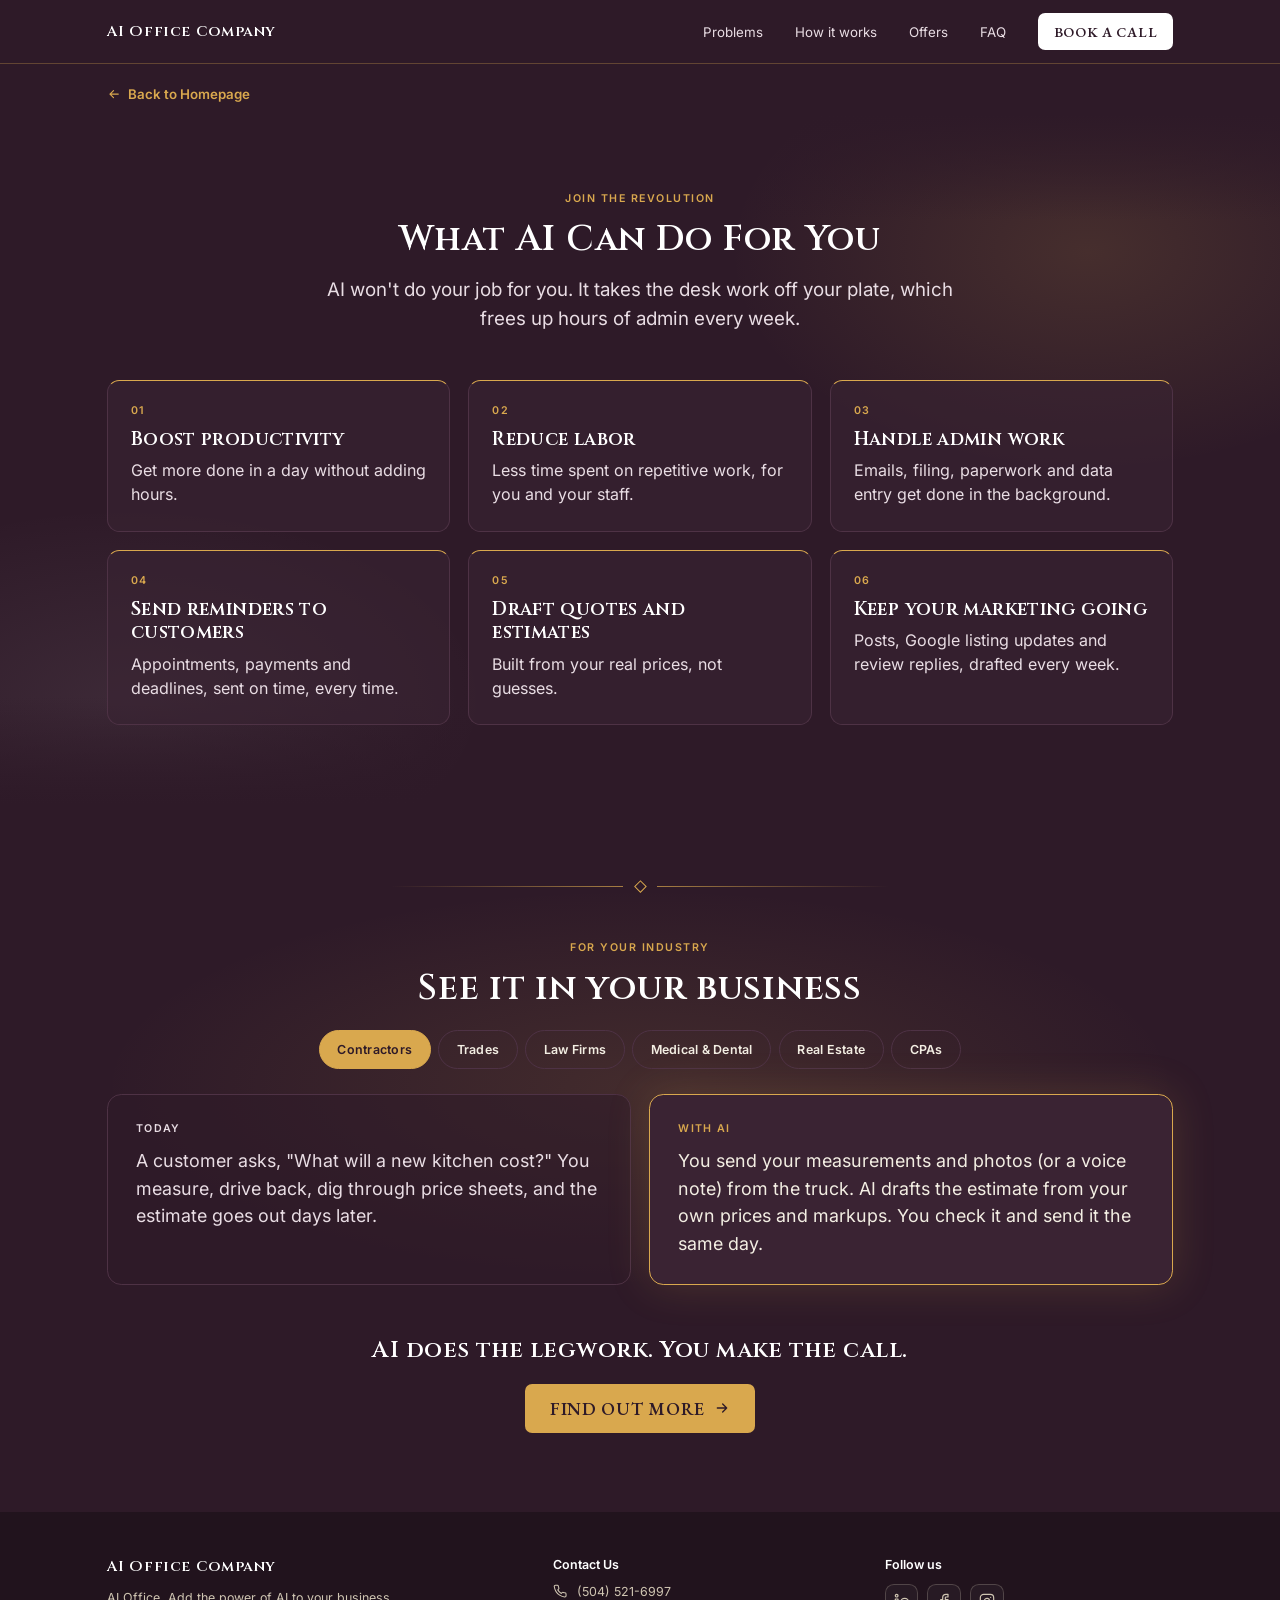
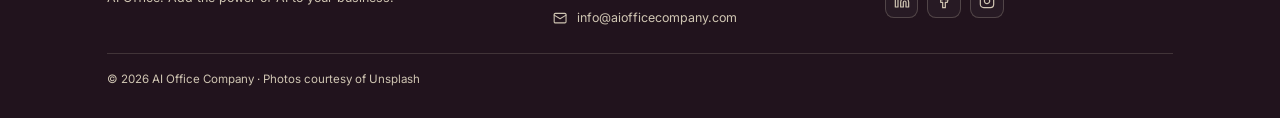
==== commit f68a7af0: "Move Vault demo to Why page; open up the hero; tablet layout - Remove the Vault demo from the homepa" ====
--- a/what-ai-can-do/index.html
+++ b/what-ai-can-do/index.html
@@ -47,7 +47,7 @@
     <a class="brand" href="/">
       AI Office Company</a>
     <div class="nav-right">
-      <div class="nav-links"><a href="/what-ai-can-do/">What AI can do</a><a href="/why-ai-isnt-working/">Problems</a><a href="/#how">How it works</a><a href="/#offers">Offers</a><a href="/#faq">FAQ</a></div>
+      <div class="nav-links"><a href="/why-ai-isnt-working/">Problems</a><a href="/#how">How it works</a><a href="/#offers">Offers</a><a href="/#faq">FAQ</a></div>
       <a class="nav-book" href="https://docs.google.com/forms/d/e/1FAIpQLSelwxgPQoNHog9On9Gfm08sV-nHhhvpwXgxcnyUw-kU88Uh2g/viewform" target="_blank" rel="noopener">BOOK A CALL</a>
     </div>
   </nav>
@@ -134,94 +134,6 @@
   <div class="edge edge-b"></div>
 </section>
 
-<!-- ============================== VAULT DEMO ============================== -->
-<section class="sec demo" id="vault" data-sec="demo">
-  <div class="layer glow"></div>
-  <div class="demo-grid">
-    <div class="demo-copy rv">
-      <div class="eyebrow">Your Vault in action</div>
-      <h2>Watch AI get it wrong. Then watch it get it right.</h2>
-      <p>Generic AI guesses or makes mistakes. The Vault would fix that: your prices, policies, instructions, SOPs, in one virtual space your AI can access.</p>
-    </div>
-    <!-- Demo: a generic AI gets it wrong, then works from the Vault. Decorative; the copy above carries the message. -->
-    <div class="hero-anim q1 a1 t1 q2 t2 vault open chip" aria-hidden="true">
-      <div class="vbox">
-        <div class="vh">
-          <svg class="dial" viewBox="0 0 72 72">
-            <circle class="dial-ring" cx="36" cy="36" r="33" fill="#0A1628"/>
-            <g class="dial-ticks" stroke-width="2" stroke-linecap="round"><path d="M36 9V5M55.1 16.9l2.8-2.8M63 36h4M55.1 55.1l2.8 2.8M36 63v4M16.9 55.1l-2.8 2.8M9 36H5M16.9 16.9l-2.8-2.8"/></g>
-            <g class="dial-arms"><path class="dial-arm" d="M36 36V14M36 36L55 47M36 36L17 47" stroke-linecap="round"/><g class="dial-dots"><circle cx="36" cy="14" r="3.5"/><circle cx="55" cy="47" r="3.5"/><circle cx="17" cy="47" r="3.5"/></g></g>
-            <circle class="dial-hub" cx="36" cy="36" r="8.5" fill="#112240"/>
-          </svg>
-          <div class="vh-txt"><div class="vh-title">Your Vault</div><div class="vh-status"><span class="vs-off">Not connected</span><span class="vs-on">Connected</span></div></div>
-        </div>
-        <div class="drawers">
-          <div class="drawer is-sel"><span class="dr-label">Policies</span><span class="dr-file">Policies.md</span><i class="dr-handle"></i></div>
-          <div class="drawer"><span class="dr-label">Pricing</span><span class="dr-file">Rates 2026.md</span><i class="dr-handle"></i></div>
-          <div class="drawer"><span class="dr-label">Customers</span><span class="dr-file">Contacts.md</span><i class="dr-handle"></i></div>
-          <div class="drawer"><span class="dr-label">Instructions</span><span class="dr-file">Email rules.md</span><i class="dr-handle"></i></div>
-        </div>
-      </div>
-
-      <div class="chat">
-        <div class="chat-head">
-          <svg class="ch-back" viewBox="0 0 24 24" fill="none" stroke="#2D8EFF" stroke-width="2.2" stroke-linecap="round" stroke-linejoin="round"><path d="M15 18l-6-6 6-6"/></svg>
-          <div class="av">AI<i></i></div>
-          <div class="ch-txt"><div class="ch-name">AI Agent</div><div class="ch-status"><span class="cs-off">Generic AI</span><span class="cs-on">Working from your Vault</span></div></div>
-          <div class="lights"><i></i><i></i><i></i></div>
-        </div>
-        <div class="chat-body">
-          <div class="story is-on">
-            <div class="m m-d1 day">Today</div>
-            <div class="m m-q1 bq">A client wants their deposit back. Can they?</div>
-            <div class="m m-a1 ba-row"><div class="ba"><span class="st">Yes, deposits are always refundable.</span></div><div class="tag">You'd refund $500 you don't owe</div></div>
-            <div class="m m-q2 bq">They paid 12 days ago. Draft my reply.</div>
-            <div class="m m-a2 ba-row"><div class="ba"><span class="st">Done: ‘Your full refund is on its way.’</span></div><div class="tag">Promised money you don't owe</div></div>
-            <div class="m m-fix bf"><div class="bf-t">Deposits are non-refundable after 7 days. Reply drafted with your policy attached.</div><div class="bf-s">Source: Vault › Policies.md</div></div>
-          </div>
-          <div class="story">
-            <div class="m m-d1 day">Today</div>
-            <div class="m m-q1 bq">Quote the Hale kitchen job.</div>
-            <div class="m m-a1 ba-row"><div class="ba"><span class="st">About $1,200 should cover it.</span></div><div class="tag">Underquoted by $600</div></div>
-            <div class="m m-q2 bq">It's only a half-day job. Can we go lower?</div>
-            <div class="m m-a2 ba-row"><div class="ba"><span class="st">Sure, $900 works for a half day.</span></div><div class="tag">Below your job minimum</div></div>
-            <div class="m m-fix bf"><div class="bf-t">Drafted at $1,800, using your 2026 rate sheet and job minimums.</div><div class="bf-s">Source: Vault › Pricing › Rates 2026.md</div></div>
-            <div class="m m-chip chipx">Ready for your approval</div>
-          </div>
-          <div class="story">
-            <div class="m m-d1 day">Today</div>
-            <div class="m m-q1 bq">Send Smith Co. their invoice reminder.</div>
-            <div class="m m-a1 ba-row"><div class="ba"><span class="st">Sent to Smyth &amp; Sons.</span></div><div class="tag">Wrong customer</div></div>
-            <div class="m m-q2 bq">Send the reply to Mav Trucks now.</div>
-            <div class="m m-a2 ba-row"><div class="ba"><span class="st">Sent the draft to the client.</span></div><div class="tag">Sends past operating hours</div></div>
-            <div class="m m-fix bf"><div class="bf-t">Drafted to the right contacts on file. The Mav Trucks reply goes out at 8:00 AM, inside your business hours.</div><div class="bf-s">Source: Vault › Customers › Contacts.md</div></div>
-            <div class="m m-chip chipx">Ready for your approval</div>
-          </div>
-          <div class="story">
-            <div class="m m-d1 day">Today</div>
-            <div class="m m-q1 bq">Reply to the new inquiry from Dana.</div>
-            <div class="m m-a1 ba-row"><div class="ba"><span class="st">Hey Dana, sure thing, we can start tomorrow.</span></div><div class="tag">Ignored your instructions</div></div>
-            <div class="m m-d2 day">Next day</div>
-            <div class="m m-q2 bq">Write a follow-up on the Hale quote.</div>
-            <div class="m m-a2 ba-row"><div class="ba"><span class="st">Hi there, just checking in. Any thoughts? Cheers</span></div><div class="tag">Same mistake, again</div></div>
-            <div class="m m-fix bf"><div class="bf-t">Formal replies drafted and signed with your name. No start date promised before a call.</div><div class="bf-s">Source: Vault › Instructions › Email rules.md</div></div>
-            <div class="m m-chip chipx">Ready for your approval</div>
-          </div>
-        </div>
-        <div class="composer">
-          <span class="cp-plus"><svg viewBox="0 0 24 24" fill="none" stroke="#FFFFFF" stroke-width="2.6" stroke-linecap="round"><path d="M12 5v14M5 12h14"/></svg></span>
-          <svg class="cp-cam" viewBox="0 0 24 24" fill="none" stroke="#2D8EFF" stroke-width="2" stroke-linecap="round" stroke-linejoin="round"><path d="M23 19a2 2 0 0 1-2 2H3a2 2 0 0 1-2-2V8a2 2 0 0 1 2-2h4l2-3h6l2 3h4a2 2 0 0 1 2 2z"/><circle cx="12" cy="13" r="4"/></svg>
-          <span class="cp-input"><span>Message…</span><svg viewBox="0 0 24 24" fill="none" stroke="#2D8EFF" stroke-width="2" stroke-linecap="round" stroke-linejoin="round"><circle cx="12" cy="12" r="10"/><path d="M8 14s1.5 2 4 2 4-2 4-2M9 9h.01M15 9h.01"/></svg></span>
-          <svg class="cp-send" viewBox="0 0 24 24" fill="#2D8EFF"><path d="M2.5 21.5l19-9.5-19-9.5 3 9.5-3 9.5zm3-9.5h8" stroke="#2D8EFF" stroke-width="1.2" stroke-linejoin="round"/></svg>
-        </div>
-        <div class="home"><i></i></div>
-      </div>
-    </div>
-
-  </div>
-  <div class="edge edge-t"></div><div class="edge edge-b"></div>
-</section>
-
 <!-- ============================== FOOTER ============================== -->
 <footer class="footer" id="contact">
   <div class="footer-grid">
--- a/assets/css/site.css
+++ b/assets/css/site.css
@@ -85,8 +85,8 @@
 .hero{position:relative;overflow:hidden;background:var(--navy);color:var(--white);padding-bottom:48px}
 .hero-photo{position:absolute;left:0;right:0;top:-10%;height:120%;will-change:transform}
 .hero-photo picture{display:block;width:100%;height:100%}
-/* the phone hero is very tall: the photo covers its top so the skyline sits behind the copy */
-.hero-photo img{display:block;width:100%;height:52%;object-fit:cover;object-position:22% 50%}
+/* the photo fills the whole hero (it no longer holds the tall Vault demo on phones) */
+.hero-photo img{display:block;width:100%;height:100%;object-fit:cover;object-position:22% 50%}
 .hero-scrim{position:absolute;inset:0;pointer-events:none;background:linear-gradient(180deg,rgba(var(--navy-rgb),.72) 0%,rgba(var(--navy-rgb),.8) 40%,rgba(var(--navy-rgb),.45) 70%,rgba(var(--navy-rgb),.55) 100%)}
 .hero-fade2{display:none}
 .hero-fade{position:absolute;left:0;right:0;bottom:0;height:110px;pointer-events:none;background:linear-gradient(0deg,var(--navy),rgba(var(--navy-rgb),0))}
@@ -99,7 +99,7 @@
 .nav-book{background:var(--white);color:var(--navy);padding:0 10px;height:44px;display:flex;align-items:center;white-space:nowrap;border-radius:8px;font-family:var(--font-serif);font-weight:600;font-size:14px;letter-spacing:.05em}
 .nav-book:hover{color:var(--navy);background:var(--gold)}
 
-.hero-grid{position:relative;z-index:1;padding:32px 20px 0;display:grid;grid-template-areas:"copy" "cta" "anim"}
+.hero-grid{position:relative;z-index:1;padding:32px 20px 0;display:grid;grid-template-areas:"copy" "cta"}
 .hero-copy{grid-area:copy}
 .hero-anim{grid-area:anim;margin-top:32px}
 .hero-cta{grid-area:cta;margin-top:24px}
@@ -115,7 +115,7 @@
 .case{display:flex;flex-direction:column;gap:8px;padding:16px 18px;border-radius:14px;border:1px solid rgba(var(--slate-rgb),.25);background:rgba(var(--navy-rgb),.85);color:var(--ice);transition:border-color .2s ease,transform .2s ease}
 .case:hover{color:var(--ice);border-color:rgba(var(--gold-rgb),.75);transform:translateY(-2px)}
 .case-t{font-family:var(--font-serif);font-size:20px;line-height:1.35;font-weight:600}
-.case-go{margin-top:auto;padding-top:4px;display:inline-flex;align-items:center;gap:8px;font-family:var(--font-serif);font-size:17px;font-weight:600;letter-spacing:.03em;color:var(--gold)}
+.case-go{margin-top:auto;align-self:flex-end;padding-top:4px;display:inline-flex;align-items:center;gap:8px;font-family:var(--font-serif);font-size:17px;font-weight:600;letter-spacing:.03em;color:var(--gold)}
 .case-go svg{transition:transform .2s ease}
 .case:hover .case-go svg{transform:translateX(4px)}
 .sig{display:flex;align-items:flex-start;gap:10px;margin-top:18px;font-size:13.5px;line-height:1.5}
@@ -468,6 +468,22 @@
 .ft-social:hover{color:var(--white);border-color:var(--gold);background:rgba(var(--gold-rgb),.12)}
 .footer-bottom{margin-top:28px;padding-top:18px;border-top:1px solid rgba(var(--slate-rgb),.18);font-size:min(13px,3.2vw);white-space:nowrap}
 
+/* ================================ TABLET ================================ */
+/* 640-1023px (small laptop windows, tablets): keep the phone stacking, but the hero headline
+   stays on one line and the case boxes and buttons stop stretching edge to edge */
+@media (min-width:640px){
+  .btn{display:inline-flex}
+  .hero h1{white-space:nowrap;text-wrap:nowrap}
+}
+@media (min-width:640px) and (max-width:1023px){
+  .hero-grid{padding:48px 40px 0}
+  .hero h1{font-size:5.4vw}
+  .hero-tag{font-size:3.3vw}
+  .cases-q{margin-top:32px;font-size:22px}
+  .cases{grid-template-columns:minmax(0,1fr) minmax(0,1fr);gap:16px;max-width:760px}
+  .hero-cta{display:flex;align-items:center}
+}
+
 /* ================================ DESKTOP ================================ */
 @media (min-width:1024px){
   .btn{display:inline-flex;height:56px}
@@ -489,15 +505,17 @@
   .nav-links a{color:var(--blush)}
   .nav-links a:hover{color:var(--white)}
   .nav-book{height:auto;padding:11px 18px;font-size:16px}
-  .hero-grid{height:928px;padding:0 100px 0 120px;grid-template-columns:minmax(0,1fr) 570px;column-gap:32px;grid-template-rows:.7fr auto auto 1.3fr;grid-template-areas:". anim" "copy anim" "cta anim" ". anim"}
+  /* one wide column; the right ~third stays open over the photo */
+  .hero-grid{height:928px;padding:0 120px;grid-template-columns:minmax(0,980px);grid-template-rows:.8fr auto auto 1.2fr;grid-template-areas:"." "copy" "cta" "."}
   .hero-anim{margin-top:0;align-self:center}
   .hero-eyebrow{margin-bottom:18px}
-  .hero h1{font-size:46px;line-height:1.15}
-  .hero-tag{font-size:32px;line-height:1.25;margin-top:14px}
-  .cases-q{margin-top:28px;font-size:24px}
-  .cases{grid-template-columns:minmax(0,1fr) minmax(0,1fr);gap:16px;margin-top:14px;max-width:640px}
+  .hero h1{font-size:58px;line-height:1.12}
+  .hero-tag{font-size:36px;line-height:1.25;margin-top:18px}
+  .cases-q{margin-top:40px;font-size:26px}
+  .cases{grid-template-columns:minmax(0,1fr) minmax(0,1fr);gap:24px;margin-top:16px;max-width:900px}
   .case{gap:10px;padding:20px}
-  .case-t{font-size:23px;line-height:1.4}
+  .case{padding:26px 28px}
+  .case-t{font-size:26px;line-height:1.35}
   .case-go{font-size:18px}
   .sig{align-items:center;gap:12px;margin-top:24px;font-size:15px}
   .sig::before{width:28px;margin-top:0}
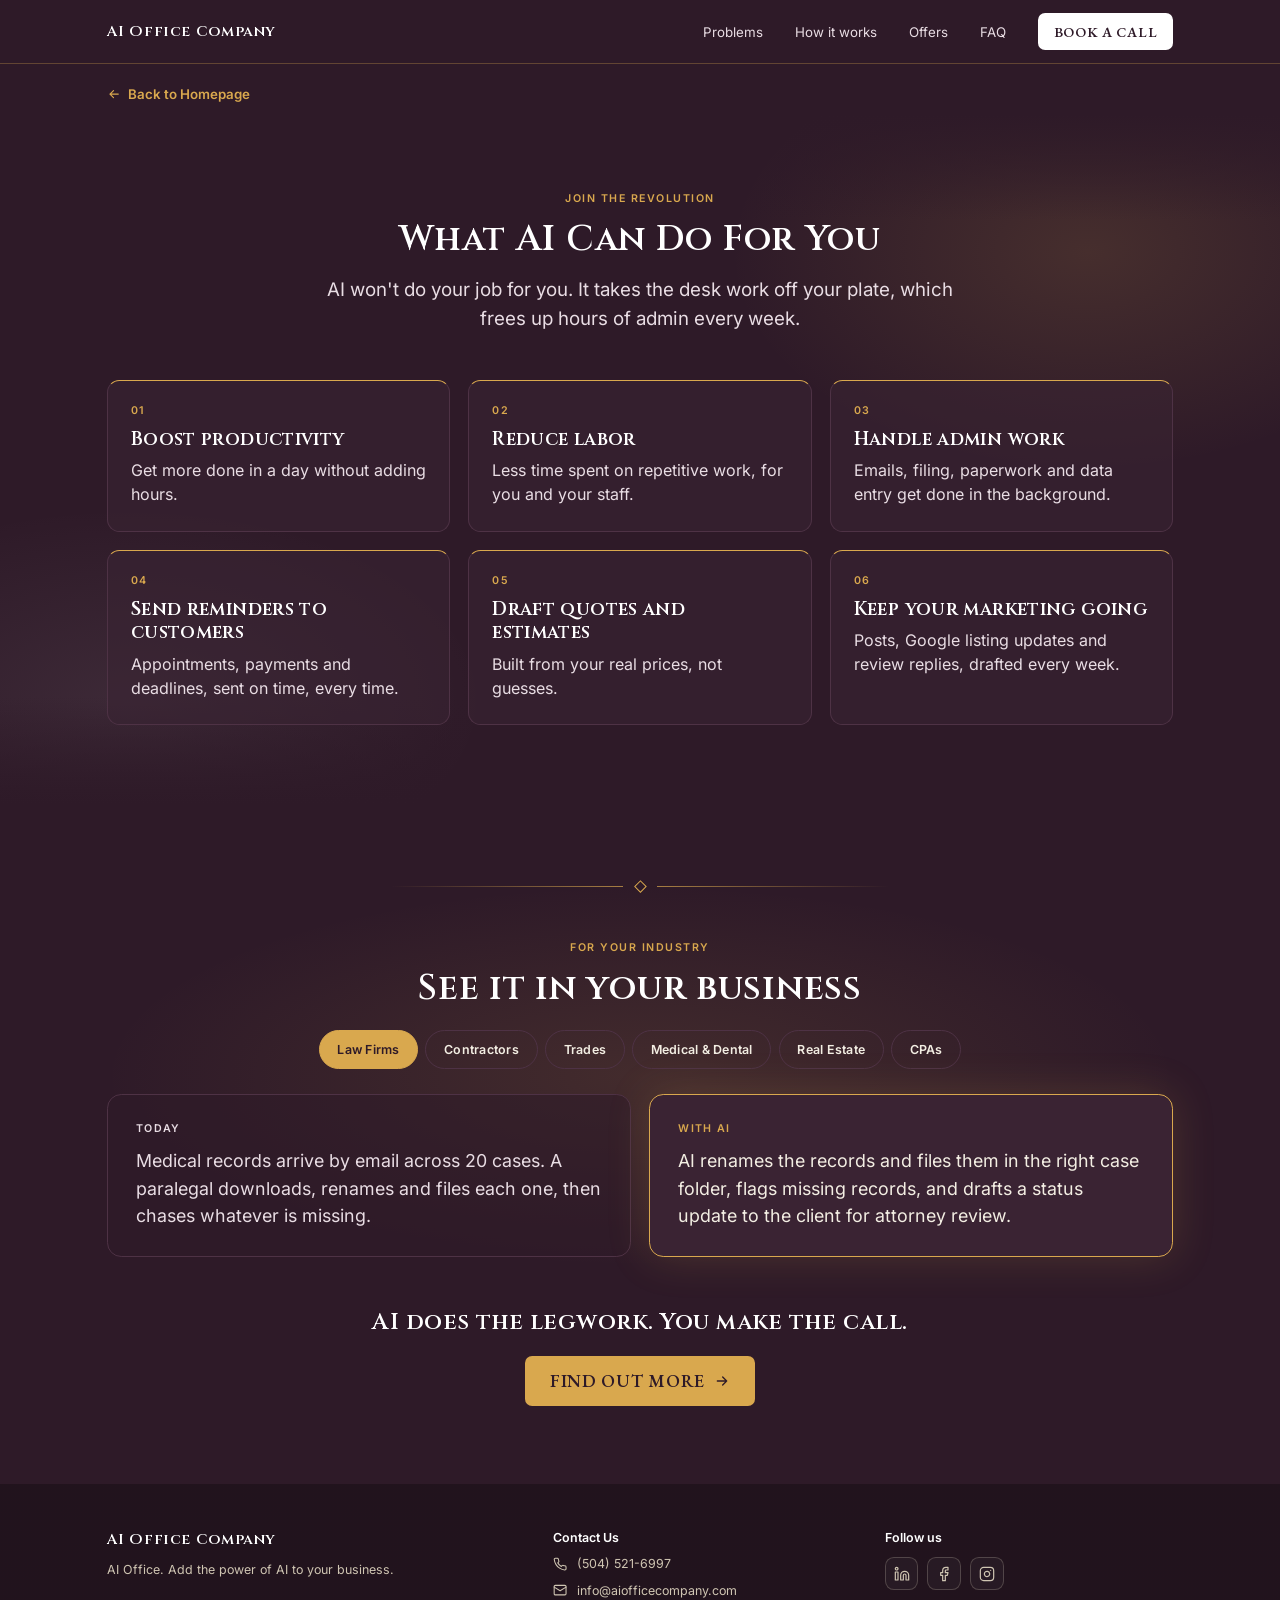
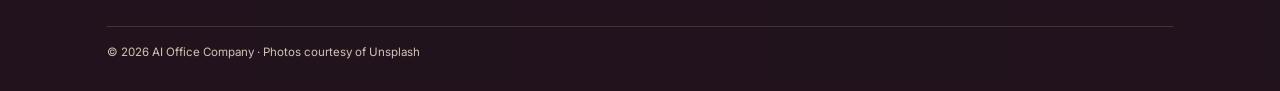
==== commit 30766b71: "Put Law Firms first in See it in your business Co-Authored-By: Claude Opus 5.5 <noreply@anthropic.co" ====
--- a/what-ai-can-do/index.html
+++ b/what-ai-can-do/index.html
@@ -84,28 +84,28 @@
     </div>
     <div class="ind-body rv" style="--d:.15s">
     <div class="ind-tabs" role="tablist" aria-label="Industries">
-        <button type="button" class="ind-tab" role="tab" id="ind-t0" aria-controls="ind-p0" aria-selected="true">Contractors</button>
-        <button type="button" class="ind-tab" role="tab" id="ind-t1" aria-controls="ind-p1" aria-selected="false" tabindex="-1">Trades</button>
-        <button type="button" class="ind-tab" role="tab" id="ind-t2" aria-controls="ind-p2" aria-selected="false" tabindex="-1">Law Firms</button>
+        <button type="button" class="ind-tab" role="tab" id="ind-t0" aria-controls="ind-p0" aria-selected="true">Law Firms</button>
+        <button type="button" class="ind-tab" role="tab" id="ind-t1" aria-controls="ind-p1" aria-selected="false" tabindex="-1">Contractors</button>
+        <button type="button" class="ind-tab" role="tab" id="ind-t2" aria-controls="ind-p2" aria-selected="false" tabindex="-1">Trades</button>
         <button type="button" class="ind-tab" role="tab" id="ind-t3" aria-controls="ind-p3" aria-selected="false" tabindex="-1">Medical &amp; Dental</button>
         <button type="button" class="ind-tab" role="tab" id="ind-t4" aria-controls="ind-p4" aria-selected="false" tabindex="-1">Real Estate</button>
         <button type="button" class="ind-tab" role="tab" id="ind-t5" aria-controls="ind-p5" aria-selected="false" tabindex="-1">CPAs</button>
     </div>
     <div class="ind-panels">
       <div class="ind-panel" role="tabpanel" id="ind-p0" aria-labelledby="ind-t0">
+        <div class="ind-name">Law Firms</div>
+        <div class="ind-card ind-today"><div class="ind-k">Today</div><p>Medical records arrive by email across 20 cases. A paralegal downloads, renames and files each one, then chases whatever is missing.</p></div>
+        <div class="ind-card ind-ai"><div class="ind-k">With AI</div><p>AI renames the records and files them in the right case folder, flags missing records, and drafts a status update to the client for attorney review.</p></div>
+      </div>
+      <div class="ind-panel" role="tabpanel" id="ind-p1" aria-labelledby="ind-t1">
         <div class="ind-name">Contractors</div>
         <div class="ind-card ind-today"><div class="ind-k">Today</div><p>A customer asks, "What will a new kitchen cost?" You measure, drive back, dig through price sheets, and the estimate goes out days later.</p></div>
         <div class="ind-card ind-ai"><div class="ind-k">With AI</div><p>You send your measurements and photos (or a voice note) from the truck. AI drafts the estimate from your own prices and markups. You check it and send it the same day.</p></div>
       </div>
-      <div class="ind-panel" role="tabpanel" id="ind-p1" aria-labelledby="ind-t1">
+      <div class="ind-panel" role="tabpanel" id="ind-p2" aria-labelledby="ind-t2">
         <div class="ind-name">Trades</div>
         <div class="ind-card ind-today"><div class="ind-k">Today</div><p>A customer calls at 7 PM because their AC is out. It goes to voicemail, and they call the next company.</p></div>
         <div class="ind-card ind-ai"><div class="ind-k">With AI</div><p>AI drafts a reply with your real diagnostic fee and your next open service window. You approve it from your phone and it's sent.</p></div>
-      </div>
-      <div class="ind-panel" role="tabpanel" id="ind-p2" aria-labelledby="ind-t2">
-        <div class="ind-name">Law Firms</div>
-        <div class="ind-card ind-today"><div class="ind-k">Today</div><p>Medical records arrive by email across 20 cases. A paralegal downloads, renames and files each one, then chases whatever is missing.</p></div>
-        <div class="ind-card ind-ai"><div class="ind-k">With AI</div><p>AI renames the records and files them in the right case folder, flags missing records, and drafts a status update to the client for attorney review.</p></div>
       </div>
       <div class="ind-panel" role="tabpanel" id="ind-p3" aria-labelledby="ind-t3">
         <div class="ind-name">Medical &amp; Dental</div>
